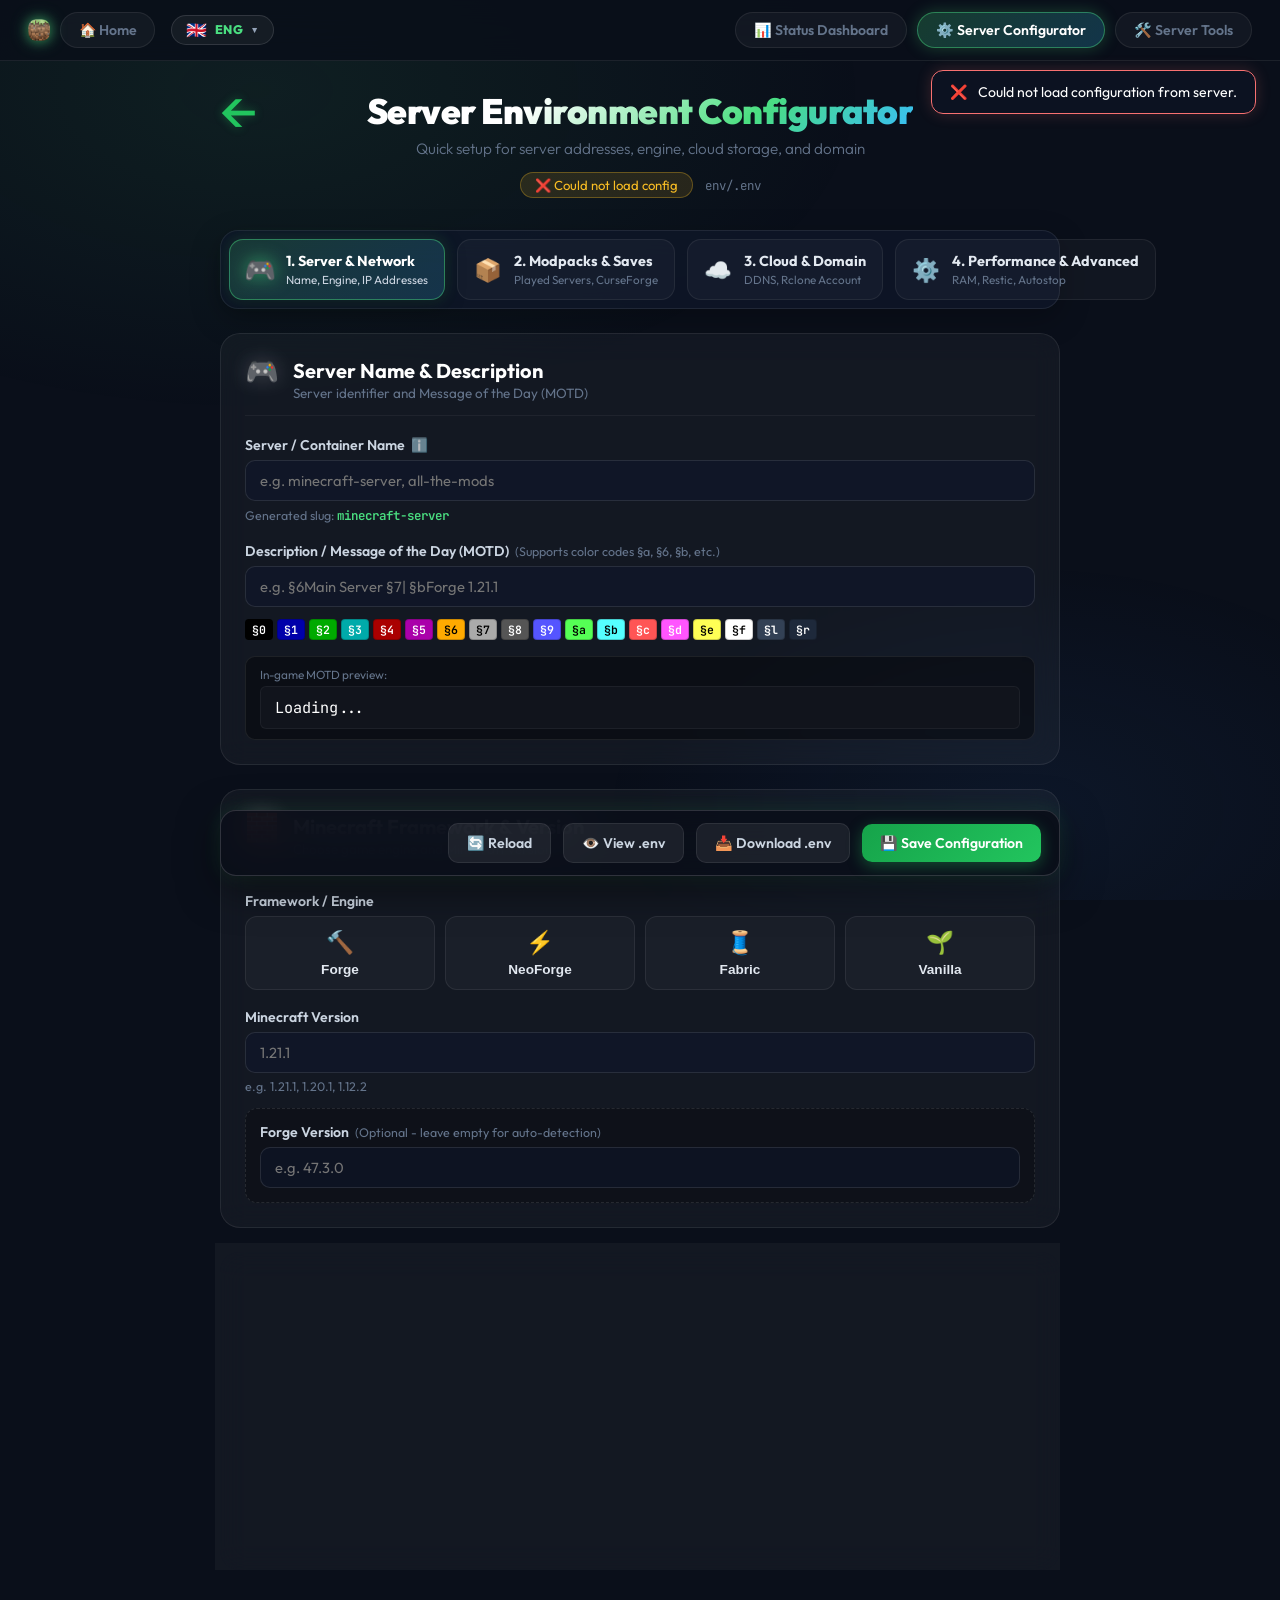
==== images/caddy/web/config.html @ 9fc8efed "home ancor" ====
<!DOCTYPE html>
<html lang="en">

<head>
    <meta charset="UTF-8">
    <meta name="viewport" content="width=device-width, initial-scale=1.0">
    <title>Server Configuration - Minecraft Server</title>
    <link rel="preconnect" href="https://fonts.googleapis.com">
    <link rel="preconnect" href="https://fonts.googleapis.com" crossorigin>
    <link
        href="https://fonts.googleapis.com/css2?family=Outfit:wght@300;400;500;600;700;900&family=JetBrains+Mono:wght@400;600&display=swap"
        rel="stylesheet">
    <link rel="stylesheet" href="css/style.css?v=13">
    <link rel="stylesheet" href="css/config.css?v=13">

    <!-- Favicon -->
    <link rel="icon" type="image/png" href="img/favicon-96x96.png" sizes="96x96">
    <link rel="icon" id="dynamic-favicon" type="image/svg+xml" href="img/favicon.svg">
    <link rel="shortcut icon" href="img/favicon.ico">
    <link rel="apple-touch-icon" sizes="180x180" href="img/apple-touch-icon.png">
    <link rel="manifest" href="site.webmanifest">
    <meta name="apple-mobile-web-app-title" content="MC Control">
    <meta name="theme-color" content="#0a0f1a">
</head>

<body>
    <div class="bg-particles" id="particles"></div>

    <!-- Navigation Header -->
    <nav class="top-nav">
        <div class="nav-left">
            <div class="nav-brand">
                <span class="nav-icon"><img src="img/mc-2d-logo.png" alt="Logo" class="nav-icon-img" width="22"
                        height="22"></span>
                <a href="index.html" class="nav-btn nav-title">🏠 Home</a>

            </div>
            <div class="lang-dropdown-wrapper" id="lang-dropdown-wrapper">
                <button type="button" class="lang-dropdown-btn" id="lang-dropdown-btn"
                    onclick="toggleLangDropdown(event)" aria-expanded="false" aria-haspopup="true"
                    title="Select Language">
                    <span class="lang-flag" id="lang-flag">🇬🇧</span>
                    <span class="lang-code" id="lang-code">ENG</span>
                    <span class="lang-arrow">▼</span>
                </button>
                <div class="lang-dropdown-menu" id="lang-dropdown-menu">
                    <button type="button" class="lang-option active" data-lang="en" onclick="selectLanguage('en')">
                        <span class="lang-option-flag">🇬🇧</span>
                        <span class="lang-option-label">English</span>
                        <span class="lang-option-code">ENG</span>
                        <span class="lang-check">✓</span>
                    </button>
                    <button type="button" class="lang-option" data-lang="it" onclick="selectLanguage('it')">
                        <span class="lang-option-flag">🇮🇹</span>
                        <span class="lang-option-label">Italiano</span>
                        <span class="lang-option-code">ITA</span>
                        <span class="lang-check">✓</span>
                    </button>
                </div>
            </div>
        </div>
        <div class="nav-links">
            <a href="index.html" class="nav-btn" data-i18n="nav_status">📊 Status Dashboard</a>
            <a href="config.html" class="nav-btn active" data-i18n="nav_config">⚙️ Server Configurator</a>
            <a href="tools.html" class="nav-btn" data-i18n="nav_tools">🛠️ Server Tools</a>
        </div>
    </nav>

    <main class="config-container">
        <header class="config-header">
            <div style="display: flex; align-items: center; justify-content: center; position: relative; width: 100%;">
                <a href="index.html" title="Back to Dashboard" data-i18n-title="nav_back_dashboard"
                    style="text-decoration: none; color: #22c55e; font-size: 3.5rem; position: absolute; left: 0; transition: all 0.2s; cursor: pointer; text-shadow: 0 0 10px rgba(34, 197, 94, 0.4);"
                    onmouseover="this.style.color='#4ade80'; this.style.transform='scale(1.1)';"
                    onmouseout="this.style.color='#22c55e'; this.style.transform='scale(1)';">←</a>
                <h1 style="margin: 0;" data-i18n="cfg_header_title">Server Environment Configurator</h1>
            </div>
            <p class="subtitle" data-i18n="cfg_header_subtitle">Quick setup for server addresses, engine, cloud storage,
                and domain</p>
            <div class="status-indicator-bar" id="config-status-bar">
                <span class="status-pill loading" id="status-pill" data-i18n="cfg_status_loading">⏳ Loading
                    configuration...</span>
                <span class="env-path-badge" id="env-path-display">env/.env</span>
            </div>
        </header>

        <!-- Secondary Navigation Menu / Tab Bar -->
        <nav class="config-tabs-nav" aria-label="Configurazione Sezioni">
            <button type="button" class="tab-btn active" data-tab="tab-server" onclick="switchConfigTab('tab-server')">
                <span class="tab-btn-icon">🎮</span>
                <div class="tab-btn-text">
                    <span class="tab-btn-title" data-i18n="tab_server_title">1. Server & Network</span>
                    <span class="tab-btn-sub" data-i18n="tab_server_sub">Name, Engine, IP Addresses</span>
                </div>
            </button>
            <button type="button" class="tab-btn" data-tab="tab-modpacks" onclick="switchConfigTab('tab-modpacks')">
                <span class="tab-btn-icon">📦</span>
                <div class="tab-btn-text">
                    <span class="tab-btn-title" data-i18n="tab_modpacks_title">2. Modpacks & Saves</span>
                    <span class="tab-btn-sub" data-i18n="tab_modpacks_sub">Played Servers, CurseForge</span>
                </div>
            </button>
            <button type="button" class="tab-btn" data-tab="tab-cloud" onclick="switchConfigTab('tab-cloud')">
                <span class="tab-btn-icon">☁️</span>
                <div class="tab-btn-text">
                    <span class="tab-btn-title" data-i18n="tab_cloud_title">3. Cloud & Domain</span>
                    <span class="tab-btn-sub" data-i18n="tab_cloud_sub">DDNS, Rclone Account</span>
                </div>
            </button>
            <button type="button" class="tab-btn" data-tab="tab-advanced" onclick="switchConfigTab('tab-advanced')">
                <span class="tab-btn-icon">⚙️</span>
                <div class="tab-btn-text">
                    <span class="tab-btn-title" data-i18n="tab_advanced_title">4. Performance & Advanced</span>
                    <span class="tab-btn-sub" data-i18n="tab_advanced_sub">RAM, Restic, Autostop</span>
                </div>
            </button>
        </nav>

        <form id="config-form" onsubmit="return false;">
            <!-- ══════════════ TAB 1: SERVER & RETE ══════════════ -->
            <div class="tab-pane active" id="tab-server">
                <!-- 1. Nome Server & Descrizione -->
                <section class="form-card">
                    <div class="card-header">
                        <div class="card-icon">🎮</div>
                        <div>
                            <h2 data-i18n="sec_name_title">Server Name & Description</h2>
                            <p class="card-desc" data-i18n="sec_name_desc">Server identifier and Message of the Day
                                (MOTD)</p>
                        </div>
                    </div>

                    <div class="form-grid">
                        <div class="form-group full-width">
                            <label for="input-name">
                                <span data-i18n="label_server_name">Server / Container Name</span>
                                <span class="tooltip-icon"
                                    title="Unique identifier for Docker server container, cloud repository, and backups">ℹ️</span>
                            </label>
                            <input type="text" id="input-name" class="form-input"
                                placeholder="e.g. minecraft-server, all-the-mods" data-i18n-placeholder="ph_server_name"
                                required>
                            <small class="form-hint"><span data-i18n="hint_slug">Generated slug:</span> <span
                                    id="preview-slug" class="preview-tag">minecraft-server</span></small>
                        </div>

                        <div class="form-group full-width">
                            <label for="input-motd">
                                <span data-i18n="label_motd">Description / Message of the Day (MOTD)</span>
                                <span class="optional-tag" data-i18n="opt_motd_colors">(Supports color codes §a, §6, §b,
                                    etc.)</span>
                            </label>
                            <input type="text" id="input-motd" class="form-input"
                                placeholder="e.g. §6Main Server §7| §bForge 1.21.1" data-i18n-placeholder="ph_motd">

                            <div class="color-palette-bar">
                                <span class="color-tag" data-code="§0" style="background:#000000; color:#fff;"
                                    title="Black (§0)">§0</span>
                                <span class="color-tag" data-code="§1" style="background:#0000aa; color:#fff;"
                                    title="Dark Blue (§1)">§1</span>
                                <span class="color-tag" data-code="§2" style="background:#00aa00; color:#fff;"
                                    title="Dark Green (§2)">§2</span>
                                <span class="color-tag" data-code="§3" style="background:#00aaaa; color:#fff;"
                                    title="Dark Aqua (§3)">§3</span>
                                <span class="color-tag" data-code="§4" style="background:#aa0000; color:#fff;"
                                    title="Dark Red (§4)">§4</span>
                                <span class="color-tag" data-code="§5" style="background:#aa00aa; color:#fff;"
                                    title="Dark Purple (§5)">§5</span>
                                <span class="color-tag" data-code="§6" style="background:#ffaa00; color:#000;"
                                    title="Gold (§6)">§6</span>
                                <span class="color-tag" data-code="§7" style="background:#aaaaaa; color:#000;"
                                    title="Gray (§7)">§7</span>
                                <span class="color-tag" data-code="§8" style="background:#555555; color:#fff;"
                                    title="Dark Gray (§8)">§8</span>
                                <span class="color-tag" data-code="§9" style="background:#5555ff; color:#fff;"
                                    title="Blue (§9)">§9</span>
                                <span class="color-tag" data-code="§a" style="background:#55ff55; color:#000;"
                                    title="Green (§a)">§a</span>
                                <span class="color-tag" data-code="§b" style="background:#55ffff; color:#000;"
                                    title="Aqua (§b)">§b</span>
                                <span class="color-tag" data-code="§c" style="background:#ff5555; color:#fff;"
                                    title="Red (§c)">§c</span>
                                <span class="color-tag" data-code="§d" style="background:#ff55ff; color:#fff;"
                                    title="Light Purple (§d)">§d</span>
                                <span class="color-tag" data-code="§e" style="background:#ffff55; color:#000;"
                                    title="Yellow (§e)">§e</span>
                                <span class="color-tag" data-code="§f" style="background:#ffffff; color:#000;"
                                    title="White (§f)">§f</span>
                                <span class="color-tag" data-code="§l"
                                    style="background:#334155; color:#fff; font-weight:bold;"
                                    title="Bold (§l)">§l</span>
                                <span class="color-tag" data-code="§r" style="background:#1e293b; color:#fff;"
                                    title="Reset (§r)">§r</span>
                            </div>

                            <div class="motd-preview-card">
                                <span class="preview-label" data-i18n="label_motd_preview">In-game MOTD preview:</span>
                                <div class="motd-render-box" id="motd-render-box">
                                    <span id="motd-rendered-text">Loading...</span>
                                </div>
                            </div>
                        </div>
                    </div>
                </section>

                <!-- 2. Framework & Versione Minecraft -->
                <section class="form-card">
                    <div class="card-header">
                        <div class="card-icon">🧱</div>
                        <div>
                            <h2 data-i18n="sec_engine_title">Minecraft Framework & Version</h2>
                            <p class="card-desc" data-i18n="sec_engine_desc">Choose game engine and Minecraft version
                            </p>
                        </div>
                    </div>

                    <div class="form-grid">
                        <div class="form-group full-width">
                            <label data-i18n="label_engine">Framework / Engine</label>
                            <div class="type-selector" id="type-selector">
                                <button type="button" class="type-btn" data-type="FORGE">
                                    <span class="type-icon">🔨</span>
                                    <span class="type-name">Forge</span>
                                </button>
                                <button type="button" class="type-btn" data-type="NEOFORGE">
                                    <span class="type-icon">⚡</span>
                                    <span class="type-name">NeoForge</span>
                                </button>
                                <button type="button" class="type-btn" data-type="FABRIC">
                                    <span class="type-icon">🧵</span>
                                    <span class="type-name">Fabric</span>
                                </button>
                                <button type="button" class="type-btn" data-type="VANILLA">
                                    <span class="type-icon">🌱</span>
                                    <span class="type-name">Vanilla</span>
                                </button>
                            </div>
                            <input type="hidden" id="input-type" value="FORGE">
                        </div>

                        <div class="form-group full-width">
                            <label for="input-version" data-i18n="label_mc_version">Minecraft Version</label>
                            <input type="text" id="input-version" class="form-input" placeholder="1.21.1" required>
                            <small class="form-hint" data-i18n="hint_mc_version">e.g. 1.21.1, 1.20.1, 1.12.2</small>
                        </div>
                    </div>

                    <!-- Dynamic Engine Specifics -->
                    <div class="engine-specific-box" id="engine-forge-box">
                        <div class="form-group">
                            <label for="input-forge-version"><span data-i18n="label_forge_version">Forge Version</span>
                                <span class="optional-tag" data-i18n="opt_forge_version">(Optional - leave empty for
                                    auto-detection)</span></label>
                            <input type="text" id="input-forge-version" class="form-input" placeholder="e.g. 47.3.0">
                        </div>
                    </div>

                    <div class="engine-specific-box" id="engine-neoforge-box" style="display:none;">
                        <div class="form-group">
                            <label for="input-neoforge-version"><span data-i18n="label_neoforge_version">NeoForge
                                    Version</span> <span class="optional-tag" data-i18n="opt_neoforge_version">(Optional
                                    - leave empty for auto)</span></label>
                            <input type="text" id="input-neoforge-version" class="form-input"
                                placeholder="e.g. 21.1.65">
                            <small class="form-hint" style="color:#fbbf24;" data-i18n="hint_neoforge_notice">⚡ Note:
                                NeoForge is available only for Minecraft 1.20.2+ (for older versions like 1.19.2 select
                                Forge).</small>
                        </div>
                    </div>

                    <div class="engine-specific-box" id="engine-fabric-box" style="display:none;">
                        <div class="form-grid">
                            <div class="form-group">
                                <label for="input-fabric-launcher"><span data-i18n="label_fabric_launcher">Fabric
                                        Launcher Version</span> <span class="optional-tag"
                                        data-i18n="opt_optional">(Optional)</span></label>
                                <input type="text" id="input-fabric-launcher" class="form-input"
                                    placeholder="e.g. 1.0.1">
                            </div>
                            <div class="form-group">
                                <label for="input-fabric-loader"><span data-i18n="label_fabric_loader">Fabric Loader
                                        Version</span> <span class="optional-tag"
                                        data-i18n="opt_optional">(Optional)</span></label>
                                <input type="text" id="input-fabric-loader" class="form-input"
                                    placeholder="e.g. 0.16.5">
                            </div>
                        </div>
                    </div>
                </section>

                <!-- 3. Indirizzi IP Server (server_ips.env) -->
                <section class="form-card">
                    <div class="card-header">
                        <div class="card-icon">🌐</div>
                        <div>
                            <h2 data-i18n="sec_ips_title">Server IP Addresses (server_ips.env)</h2>
                            <p class="card-desc" data-i18n="sec_ips_desc">Specify 3 IP addresses for the server
                                (Standard/LAN, ZeroTier VPN 1, Radmin/Hamachi VPN 2). Saved in env/server_ips.env.</p>
                        </div>
                    </div>

                    <div class="form-grid">
                        <div class="form-group">
                            <label for="input-ip-normal">
                                <span data-i18n="label_ip_normal">🌐 Standard / LAN IP</span>
                                <span class="tooltip-icon" title="Primary or local LAN IP address">ℹ️</span>
                            </label>
                            <input type="text" id="input-ip-normal" class="form-input form-input-primary"
                                placeholder="e.g. 127.0.0.1 or 192.168.1.100" data-i18n-placeholder="dash_ip_normal_ph">
                            <small class="form-hint" data-i18n="hint_ip_normal">Primary or local IP</small>
                        </div>

                        <div class="form-group">
                            <label for="input-ip-vpn1">
                                <span data-i18n="label_ip_vpn1">🔒 VPN 1 IP (e.g. ZeroTier)</span>
                                <span class="tooltip-icon"
                                    title="IP assigned by primary VPN service like ZeroTier">ℹ️</span>
                            </label>
                            <input type="text" id="input-ip-vpn1" class="form-input" placeholder="e.g. 10.147.19.45"
                                data-i18n-placeholder="dash_ip_vpn1_ph">
                            <small class="form-hint" data-i18n="hint_ip_vpn1">ZeroTier / primary VPN address</small>
                        </div>

                        <div class="form-group full-width">
                            <label for="input-ip-vpn2">
                                <span data-i18n="label_ip_vpn2">🛡️ VPN 2 IP (e.g. Radmin / Hamachi / WireGuard)</span>
                                <span class="tooltip-icon" title="IP assigned by secondary VPN service">ℹ️</span>
                            </label>
                            <input type="text" id="input-ip-vpn2" class="form-input" placeholder="e.g. 26.15.20.10"
                                data-i18n-placeholder="dash_ip_vpn2_ph">
                            <small class="form-hint" data-i18n="hint_ip_vpn2">Secondary VPN or alternative IP</small>
                        </div>
                    </div>
                </section>
            </div>

            <!-- ══════════════ TAB 2: MODPACK & SALVATAGGI ══════════════ -->
            <div class="tab-pane" id="tab-modpacks" style="display: none;">
                <!-- 1. Server Giocati (Salvataggi Mondo in servers_played/) -->
                <section class="form-card modpack-management-section" id="modpack-management-card"
                    style="border: 2px solid #3b82f6; box-shadow: 0 0 15px rgba(59, 130, 246, 0.2);">
                    <div class="card-header">
                        <div class="card-icon">💾</div>
                        <div>
                            <h2 data-i18n="sec_played_title">Played Servers (World Saves in servers_played/)</h2>
                            <p class="card-desc" data-i18n="sec_played_desc">Select existing server worlds with player
                                progress to load into active server.</p>
                        </div>
                    </div>

                    <div class="active-server-status-bar" id="active-server-status-bar"
                        style="margin-bottom: 1rem; padding: 10px 14px; background: rgba(59, 130, 246, 0.1); border: 1px solid rgba(59, 130, 246, 0.3); border-radius: 10px; display: flex; align-items: center; justify-content: space-between;">
                        <span><span data-i18n="status_active_server">🎮 Currently Active Server:</span> <strong
                                id="active-server-name" style="color: #60a5fa;">Loading...</strong></span>
                        <span class="badge badge-sm badge-success"
                            style="background: rgba(34, 197, 94, 0.2); color: #4ade80; border: 1px solid rgba(34, 197, 94, 0.4); padding: 4px 8px; border-radius: 6px;"
                            data-i18n="badge_active_data">Active in ./data</span>
                    </div>

                    <div class="form-group" style="display: flex; gap: 1rem; align-items: flex-end;">
                        <div style="flex: 1;">
                            <label for="select-modpack" class="form-label" data-i18n="label_select_played">Select Played
                                Server to Load:</label>
                            <select id="select-modpack" class="form-input">
                                <option value="">Loading...</option>
                            </select>
                        </div>
                        <button type="button" class="btn btn-primary" id="btn-swap-modpack" onclick="swapModpack()"
                            style="background: linear-gradient(135deg, #3b82f6 0%, #2563eb 100%);"
                            data-i18n="btn_swap_modpack">
                            🔄 Swap Server
                        </button>
                    </div>

                    <div class="played-servers-container" style="margin-top: 14px;">
                        <div class="played-servers-list" id="played-servers-list">
                            <!-- Populated by JS -->
                        </div>
                    </div>
                </section>

                <!-- 2. Downloader Modpack CurseForge -->
                <section class="form-card cf-modpack-section" id="cf-modpack-card">
                    <div class="card-header">
                        <div class="card-icon">📦</div>
                        <div>
                            <h2 data-i18n="sec_cf_title">CurseForge Modpack Downloader</h2>
                            <p class="card-desc"><span data-i18n="sec_cf_desc_prefix">Download clean modpacks from
                                </span><a href="https://www.curseforge.com/minecraft/modpacks/" target="_blank"
                                    rel="noopener noreferrer">CurseForge</a><span data-i18n="sec_cf_desc_suffix"> into
                                    server_modpacks/ folder (without world).</span></p>
                        </div>
                    </div>

                    <div class="cf-search-box">
                        <div class="cf-input-wrapper">
                            <span class="cf-search-icon">🔗</span>
                            <input type="text" id="input-cf-url" class="form-input cf-search-input"
                                placeholder="Paste CurseForge link (e.g. https://www.curseforge.com/minecraft/modpacks/better-mc-forge-bmc4) or slug"
                                data-i18n-placeholder="ph_cf_input" autocomplete="off">
                            <button type="button" class="btn btn-secondary btn-cf-search" id="btn-cf-inspect"
                                onclick="inspectCurseForgeModpack()" data-i18n="btn_cf_search">
                                🔍 Search Modpack
                            </button>
                        </div>
                        <small class="form-hint" data-i18n="hint_cf_support">Supports full CurseForge URLs, slugs (e.g.
                            all-the-mods-9) or numeric IDs.</small>
                    </div>

                    <!-- Modpack Preview Card (hidden by default) -->
                    <div class="cf-preview-container" id="cf-preview-container" style="display: none;">
                        <div class="cf-preview-card">
                            <img id="cf-preview-logo" class="cf-preview-img" src="" alt="Modpack Logo">
                            <div class="cf-preview-info">
                                <div class="cf-preview-header">
                                    <h3 id="cf-preview-title" class="cf-preview-title">Modpack Name</h3>
                                    <span class="badge badge-loader" id="cf-preview-loader">FORGE</span>
                                    <span class="badge badge-version" id="cf-preview-version">1.20.1</span>
                                </div>
                                <p id="cf-preview-summary" class="cf-preview-summary">Modpack summary...</p>
                                <div class="cf-preview-meta">
                                    <span><span data-i18n="meta_file">📁 File:</span> <strong
                                            id="cf-preview-filename">-</strong></span>
                                    <span><span data-i18n="meta_downloads">📥 Downloads:</span> <strong
                                            id="cf-preview-downloads">-</strong></span>
                                    <span><span data-i18n="meta_updated">📅 Updated:</span> <strong
                                            id="cf-preview-date">-</strong></span>
                                </div>
                            </div>
                        </div>
                        <div class="cf-actions-row">
                            <button type="button" class="btn btn-primary btn-install-modpack" id="btn-cf-install"
                                onclick="startModpackDownload()" data-i18n="btn_cf_install">
                                ⬇️ Download & Install in server_modpacks/
                            </button>
                            <button type="button" class="btn btn-accent" id="btn-cf-apply-form"
                                onclick="applyPreviewToForm()" data-i18n="btn_cf_apply">
                                ⚡ Apply Modpack to Config
                            </button>
                        </div>
                    </div>

                    <!-- Installation Progress & Console Box (hidden by default) -->
                    <div class="cf-progress-container" id="cf-progress-container" style="display: none;">
                        <div class="cf-progress-header">
                            <span class="cf-progress-step" id="cf-progress-step">Preparing download...</span>
                            <span class="cf-progress-pct" id="cf-progress-pct">0%</span>
                        </div>
                        <div class="progress-bar-track">
                            <div class="progress-bar-fill" id="cf-progress-bar" style="width: 0%;"></div>
                        </div>
                        <div class="cf-console-wrapper">
                            <div class="cf-console-header">
                                <span data-i18n="console_cf_header">📟 Installation Console Log</span>
                                <button type="button" class="btn-console-clear" onclick="clearConsoleLog()"
                                    data-i18n="btn_console_clear">Clear</button>
                            </div>
                            <pre class="cf-console-log" id="cf-console-log">Waiting for start...</pre>
                        </div>
                    </div>

                    <!-- Custom Modpack Uploader -->
                    <div class="cf-upload-container"
                        style="margin-top: 20px; padding: 15px; border-top: 1px solid rgba(255,255,255,0.1);">
                        <h3 style="margin-bottom: 10px; font-size: 1.1rem;">⬆️ Upload Custom Modpack (.zip)</h3>
                        <p style="font-size: 0.9rem; color: var(--muted); margin-bottom: 15px;">
                            Upload a standard custom server pack.
                            <br><small style="color: #60a5fa;">Lo .zip deve contenere i file del server (es.
                                <code>mods/</code>, <code>config/</code>, <code>world/</code>) direttamente alla radice
                                dell'archivio, senza sottocartelle aggiuntive.</small>
                        </p>

                        <div class="form-group"
                            style="display: flex; gap: 10px; align-items: flex-end; flex-wrap: wrap;">
                            <div style="flex: 1; min-width: 200px;">
                                <label for="input-custom-slug" class="form-label">Modpack Name (Folder Name)</label>
                                <input type="text" id="input-custom-slug" class="form-input"
                                    placeholder="my-custom-pack" autocomplete="off">
                            </div>
                            <div style="flex: 2; min-width: 250px;">
                                <label for="input-custom-zip" class="form-label">Select .zip file</label>
                                <input type="file" id="input-custom-zip" class="form-input" accept=".zip">
                            </div>
                            <button type="button" class="btn btn-primary" id="btn-custom-upload"
                                onclick="uploadCustomModpack()">
                                ⬆️ Upload & Extract
                            </button>
                        </div>

                        <!-- Upload Progress (hidden by default) -->
                        <div class="cf-progress-container" id="upload-progress-container"
                            style="display: none; margin-top: 15px;">
                            <div class="cf-progress-header">
                                <span class="cf-progress-step" id="upload-progress-step">Uploading file...</span>
                                <span class="cf-progress-pct" id="upload-progress-pct">0%</span>
                            </div>
                            <div class="progress-bar-track">
                                <div class="progress-bar-fill" id="upload-progress-bar"
                                    style="width: 0%; background-color: #3b82f6;"></div>
                            </div>
                        </div>
                    </div>

                    <!-- Installed Modpacks in server_modpacks/ -->
                    <div class="cf-installed-container">
                        <div class="cf-installed-header">
                            <div>
                                <h4 data-i18n="cf_installed_title">📂 Downloaded Modpacks (Ready to activate in
                                    server_modpacks/)</h4>
                                <small style="color: var(--muted); font-size: 0.8rem;"
                                    data-i18n="cf_installed_sub">Clean files without world. Click "Activate on Server"
                                    to start a fresh playthrough.</small>
                            </div>
                            <button type="button" class="btn btn-sm btn-secondary" onclick="loadInstalledModpacks()"
                                data-i18n="btn_refresh_list">🔄 Refresh List</button>
                        </div>
                        <div class="cf-installed-list" id="cf-installed-list">
                            <div class="cf-empty-notice" data-i18n="cf_empty_notice">No modpacks currently downloaded in
                                server_modpacks/.</div>
                        </div>
                    </div>
                </section>
            </div>

            <!-- ══════════════ TAB 3: CLOUD & DOMINIO ══════════════ -->
            <div class="tab-pane" id="tab-cloud" style="display: none;">
                <!-- 1. Account Dynamic DNS (DDNS) -->
                <section class="form-card">
                    <div class="card-header">
                        <div class="card-icon">🌐</div>
                        <div>
                            <h2 data-i18n="sec_ddns_title">Dynamic DNS Account (DDNS)</h2>
                            <p class="card-desc" data-i18n="sec_ddns_desc">Assign a dynamic hostname to the server so
                                friends can connect without remembering numeric IPs</p>
                        </div>
                    </div>

                    <div class="ddns-provider-grid" id="ddns-provider-grid">
                        <div class="provider-card active" data-provider="duckdns"
                            onclick="selectDDNSProvider('duckdns')">
                            <div class="provider-badge" data-i18n="provider_duckdns">🦆 DuckDNS</div>
                            <div class="provider-sub" data-i18n="provider_duckdns_sub">Recommended & Simple</div>
                        </div>
                        <div class="provider-card" data-provider="desec" onclick="selectDDNSProvider('desec')">
                            <div class="provider-badge" data-i18n="provider_desec">🔒 DeSEC.io</div>
                            <div class="provider-sub" data-i18n="provider_desec_sub">Secure & Modern API</div>
                        </div>
                        <div class="provider-card" data-provider="dynu" onclick="selectDDNSProvider('dynu')">
                            <div class="provider-badge" data-i18n="provider_dynu">🌍 Dynu</div>
                            <div class="provider-sub" data-i18n="provider_dynu_sub">No expiration</div>
                        </div>
                        <div class="provider-card" data-provider="ydns" onclick="selectDDNSProvider('ydns')">
                            <div class="provider-badge" data-i18n="provider_ydns">🇪🇺 YDNS</div>
                            <div class="provider-sub" data-i18n="provider_ydns_sub">European hosting</div>
                        </div>
                        <div class="provider-card" data-provider="afraid" onclick="selectDDNSProvider('afraid')">
                            <div class="provider-badge" data-i18n="provider_freedns">🆓 FreeDNS</div>
                            <div class="provider-sub" data-i18n="provider_freedns_sub">afraid.org</div>
                        </div>
                        <div class="provider-card" data-provider="noip" onclick="selectDDNSProvider('noip')">
                            <div class="provider-badge" data-i18n="provider_noip">⚡ No-IP</div>
                            <div class="provider-sub" data-i18n="provider_noip_sub">Standard hostname</div>
                        </div>
                        <div class="provider-card" data-provider="" onclick="selectDDNSProvider('')">
                            <div class="provider-badge" data-i18n="provider_disabled">🚫 Disabled</div>
                            <div class="provider-sub" data-i18n="provider_disabled_sub">Direct IP only</div>
                        </div>
                    </div>

                    <div class="form-grid" id="ddns-fields-grid">
                        <div class="form-group">
                            <label for="input-ddns-provider" data-i18n="label_ddns_provider">DDNS Provider</label>
                            <input type="text" id="input-ddns-provider" class="form-input" placeholder="duckdns">
                            <small class="form-hint"><span data-i18n="hint_caddy_plugin">Caddy Plugin:</span> <strong
                                    id="preview-ddns-plugin" class="accent-text">duckdns</strong></small>
                        </div>

                        <div class="form-group">
                            <label for="input-ddns-domain" data-i18n="label_ddns_domain">DDNS Domain Name</label>
                            <input type="text" id="input-ddns-domain" class="form-input"
                                placeholder="my-server.duckdns.org">
                        </div>

                        <div class="form-group full-width">
                            <label for="input-ddns-token" data-i18n="label_ddns_token">DDNS Token / Password</label>
                            <div class="password-input-wrapper">
                                <input type="password" id="input-ddns-token" class="form-input"
                                    placeholder="Enter provider token or password"
                                    data-i18n-placeholder="ph_ddns_token">
                                <button type="button" class="pwd-toggle-btn"
                                    onclick="togglePasswordVisibility('input-ddns-token', this)">👁️</button>
                            </div>
                            <small class="form-hint" id="ddns-hint-text">DuckDNS: Domain is usually "name.duckdns.org".
                                Token is your DuckDNS Token.</small>
                        </div>

                        <div class="form-group full-width">
                            <label class="checkbox-label" style="display: flex; align-items: center; gap: 10px;">
                                <input type="checkbox" id="input-ddns-skip" style="width: 20px; height: 20px;">
                                <span data-i18n="chk_skip_ddns">Skip DDNS updates (disables container DDNS script,
                                    useful if using static IP or router DDNS)</span>
                            </label>
                        </div>
                    </div>
                </section>

                <!-- 2. Account Rclone & Cloud Storage -->
                <section class="form-card">
                    <div class="card-header">
                        <div class="card-icon">☁️</div>
                        <div style="flex:1;">
                            <div
                                style="display:flex; justify-content:space-between; align-items:center; flex-wrap:wrap; gap:8px;">
                                <h2 data-i18n="sec_rclone_title">Rclone Account & Cloud Storage</h2>
                                <div style="display:flex; gap:8px;">
                                    <button type="button" class="btn btn-secondary btn-sm"
                                        onclick="openAddRemoteModal()" data-i18n="btn_add_cloud_acc">
                                        ➕ Add Cloud Account
                                    </button>
                                    <button type="button" class="btn btn-secondary btn-sm"
                                        onclick="openRawRcloneModal()" data-i18n="btn_edit_rclone_conf">
                                        ✏️ Edit rclone.conf
                                    </button>
                                </div>
                            </div>
                            <p class="card-desc" data-i18n="sec_rclone_desc">Configure and manage cloud accounts (MEGA,
                                Google Drive, etc.) for Restic backups and Mutex lock</p>
                        </div>
                    </div>

                    <!-- Configured Remotes List -->
                    <div class="remotes-manager-box" id="remotes-manager-box">
                        <div class="remotes-manager-header">
                            <span class="sub-label" data-i18n="label_remotes_configured">Configured accounts in
                                env/rclone.conf:</span>
                        </div>
                        <div class="remotes-list" id="remotes-list-container">
                            <!-- Populated dynamically via safe DOM manipulation -->
                        </div>
                    </div>

                    <div class="form-grid" style="margin-top: 14px;">
                        <div class="form-group full-width">
                            <label for="input-rclone-service" data-i18n="label_active_rclone">Active Rclone Account for
                                Server</label>
                            <div class="input-with-select">
                                <input type="text" id="input-rclone-service" class="form-input" placeholder="mega"
                                    required>
                                <select id="select-detected-remotes" class="form-select"
                                    onchange="applyDetectedRemote(this.value)">
                                    <option value="">Detected remotes in rclone.conf...</option>
                                </select>
                            </div>
                            <small class="form-hint"><span data-i18n="hint_mutex_path">The selected remote will be used
                                    for backups and cloud lock:</span> <code class="preview-tag"
                                    id="preview-mutex-path">mega:/minecraft-server</code></small>
                        </div>

                        <div class="form-group full-width" style="margin-top: 10px;">
                            <label class="checkbox-label" style="display: flex; align-items: center; gap: 10px;">
                                <input type="checkbox" id="input-rclone-skip" style="width: 20px; height: 20px;">
                                <span data-i18n="chk_skip_rclone">Skip Rclone Cloud operations (disables cloud mutex
                                    lock and remote backup upload)</span>
                            </label>
                        </div>
                    </div>
                </section>
            </div>

            <!-- ══════════════ TAB 4: PRESTAZIONI & AVANZATE ══════════════ -->
            <div class="tab-pane" id="tab-advanced" style="display: none;">
                <!-- 1. Prestazioni & Memoria RAM -->
                <section class="form-card">
                    <div class="card-header">
                        <div class="card-icon">⚡</div>
                        <div>
                            <h2 data-i18n="sec_ram_title">Performance & RAM Memory</h2>
                            <p class="card-desc" data-i18n="sec_ram_desc">Allocate memory resources for the Minecraft
                                server process</p>
                        </div>
                    </div>

                    <div class="form-grid">
                        <div class="form-group">
                            <label for="input-init-memory" data-i18n="label_init_ram">Initial RAM (Min)</label>
                            <input type="text" id="input-init-memory" class="form-input" value="2G">
                            <div class="preset-chips">
                                <button type="button" class="chip" onclick="setInitMemory('1G')">1G</button>
                                <button type="button" class="chip" onclick="setInitMemory('2G')">2G</button>
                                <button type="button" class="chip" onclick="setInitMemory('4G')">4G</button>
                            </div>
                        </div>

                        <div class="form-group">
                            <label for="input-max-memory" data-i18n="label_max_ram">Maximum RAM (Max)</label>
                            <input type="text" id="input-max-memory" class="form-input" value="6G">
                            <div class="preset-chips">
                                <button type="button" class="chip" onclick="setMaxMemory('4G')">4G</button>
                                <button type="button" class="chip" onclick="setMaxMemory('6G')">6G</button>
                                <button type="button" class="chip" onclick="setMaxMemory('8G')">8G</button>
                                <button type="button" class="chip" onclick="setMaxMemory('12G')">12G</button>
                                <button type="button" class="chip" onclick="setMaxMemory('16G')">16G</button>
                            </div>
                        </div>
                    </div>
                </section>

                <!-- 2. Opzioni di Gioco & Giocatori -->
                <section class="form-card">
                    <div class="card-header">
                        <div class="card-icon">🎯</div>
                        <div>
                            <h2 data-i18n="sec_game_title">Game Options & Rules</h2>
                            <p class="card-desc" data-i18n="sec_game_desc">Configure player limits, world seed,
                                administrators and render chunk distances</p>
                        </div>
                    </div>

                    <div class="form-grid">
                        <div class="form-group">
                            <label for="input-max-players" data-i18n="label_max_players">Max Players</label>
                            <input type="number" id="input-max-players" class="form-input" min="1" max="1000" value="8">
                        </div>

                        <div class="form-group">
                            <label for="input-seed" data-i18n="label_seed">World Seed</label>
                            <input type="text" id="input-seed" class="form-input"
                                placeholder="Leave empty for random seed" data-i18n-placeholder="ph_seed">
                        </div>

                        <div class="form-group">
                            <label for="input-ops" data-i18n="label_ops">Operators / Admins (comma separated)</label>
                            <input type="text" id="input-ops" class="form-input" placeholder="player1,player2"
                                data-i18n-placeholder="ph_ops">
                        </div>

                        <div class="form-group">
                            <label for="input-rcon-password" data-i18n="label_rcon_pass">RCON Password</label>
                            <div class="password-input-wrapper">
                                <input type="password" id="input-rcon-password" class="form-input" value="minecraft">
                                <button type="button" class="pwd-toggle-btn"
                                    onclick="togglePasswordVisibility('input-rcon-password', this)">👁️</button>
                            </div>
                        </div>

                        <div class="form-group">
                            <label for="input-view-distance" data-i18n="label_view_dist">View Distance (Chunks)</label>
                            <div class="range-row">
                                <input type="range" id="slider-view-distance" min="4" max="32" value="10"
                                    class="range-slider">
                                <input type="number" id="input-view-distance" class="form-input range-num" min="2"
                                    max="64" value="10">
                            </div>
                        </div>

                        <div class="form-group">
                            <label for="input-sim-distance" data-i18n="label_sim_dist">Simulation Distance
                                (Chunks)</label>
                            <div class="range-row">
                                <input type="range" id="slider-sim-distance" min="2" max="16" value="5"
                                    class="range-slider">
                                <input type="number" id="input-sim-distance" class="form-input range-num" min="2"
                                    max="32" value="5">
                            </div>
                        </div>

                        <div class="form-group toggle-group full-width">
                            <label for="input-online-mode" data-i18n="label_online_mode">Online Mode (Mojang
                                Authentication)</label>
                            <div class="toggle-switch">
                                <input type="checkbox" id="input-online-mode">
                                <span class="slider-toggle"></span>
                            </div>
                            <small class="form-hint" id="online-mode-hint" data-i18n="hint_online_off">OFF (Allows
                                offline/cracked connections)</small>
                        </div>
                    </div>
                </section>

                <!-- 3. Backup Restic & Gestione Container -->
                <section class="form-card">
                    <div class="card-header">
                        <div class="card-icon">🛡️</div>
                        <div>
                            <h2 data-i18n="sec_restic_title">Restic Backups & Container Maintenance</h2>
                            <p class="card-desc" data-i18n="sec_restic_desc">Encrypted snapshot configuration and
                                automated container suspension</p>
                        </div>
                    </div>

                    <div class="form-grid">
                        <div class="form-group">
                            <label for="input-restic-hostname" data-i18n="label_restic_host">Restic Hostname</label>
                            <input type="text" id="input-restic-hostname" class="form-input" value="MinecraftServer">
                        </div>

                        <div class="form-group">
                            <label for="input-restic-password" data-i18n="label_restic_pass">Restic Encryption
                                Password</label>
                            <div class="password-input-wrapper">
                                <input type="password" id="input-restic-password" class="form-input" value="minecraft">
                                <button type="button" class="pwd-toggle-btn"
                                    onclick="togglePasswordVisibility('input-restic-password', this)">👁️</button>
                            </div>
                        </div>

                        <div class="form-group">
                            <label for="input-restic-keep" data-i18n="label_restic_keep">Number of Snapshots to
                                Keep</label>
                            <input type="number" id="input-restic-keep" class="form-input" min="1" max="1000"
                                value="10">
                        </div>

                        <div class="form-group">
                            <label for="input-pause-empty" data-i18n="label_pause_empty">Pause if Empty
                                (Seconds)</label>
                            <input type="number" id="input-pause-empty" class="form-input" min="0" max="86400"
                                value="300">
                        </div>

                        <div class="form-group toggle-group full-width">
                            <label for="input-enable-autostop" data-i18n="label_autostop">AutoStop Container when
                                inactive</label>
                            <div class="toggle-switch">
                                <input type="checkbox" id="input-enable-autostop">
                                <span class="slider-toggle"></span>
                            </div>
                        </div>

                        <!-- Hidden inputs for paths & defaults -->
                        <input type="hidden" id="input-rclone-config" value="/etc/rclone/rclone.conf">
                        <input type="hidden" id="input-rclone-host" value="./env/rclone.conf">
                        <input type="hidden" id="input-restic-image"
                            value="docker.io/tofran/restic-rclone:0.17.0_1.68.2">
                        <input type="hidden" id="input-enable-autopause" value="">
                    </div>
                </section>
            </div>
        </form>

        <!-- Floating Action Bar -->
        <div class="action-dock">
            <div class="dock-content">
                <button type="button" class="btn btn-secondary" onclick="reloadConfig()" data-i18n="dock_reload">
                    🔄 Reload
                </button>
                <button type="button" class="btn btn-secondary" onclick="openRawModal()" data-i18n="dock_view_env">
                    👁️ View .env
                </button>
                <button type="button" class="btn btn-secondary" onclick="downloadEnvFile()"
                    data-i18n="dock_download_env">
                    📥 Download .env
                </button>
                <button type="button" class="btn btn-primary" id="btn-save-main" onclick="openConfirmModal()"
                    data-i18n="dock_save_cfg">
                    💾 Save Configuration
                </button>
            </div>
        </div>
    </main>

    <!-- Confirmation Modal -->
    <div class="modal-overlay" id="confirm-modal" style="display:none;">
        <div class="modal-card">
            <div class="modal-header">
                <h3 data-i18n="modal_confirm_title">💾 Confirm Configuration Save</h3>
                <button class="modal-close" onclick="closeConfirmModal()">&times;</button>
            </div>
            <div class="modal-body">
                <p class="modal-summary-text" data-i18n="modal_confirm_desc">The following settings will be saved to
                    env/.env (a backup will be created as .env.bak):</p>
                <div class="summary-list" id="confirm-summary-list">
                    <!-- Populated via safe DOM manipulation -->
                </div>
            </div>
            <div class="modal-footer">
                <button class="btn btn-secondary" onclick="closeConfirmModal()"
                    data-i18n="modal_btn_cancel">Cancel</button>
                <button class="btn btn-primary" id="btn-modal-confirm-save" onclick="executeSave()"
                    data-i18n="modal_btn_confirm_save">
                    ✅ Save to env/.env
                </button>
            </div>
        </div>
    </div>

    <!-- Raw .env Viewer Modal -->
    <div class="modal-overlay" id="raw-modal" style="display:none;">
        <div class="modal-card modal-large">
            <div class="modal-header">
                <h3 data-i18n="modal_raw_env_title">📄 Preview env/.env</h3>
                <button class="modal-close" onclick="closeRawModal()">&times;</button>
            </div>
            <div class="modal-body">
                <pre class="code-block" id="raw-code-block"></pre>
            </div>
            <div class="modal-footer">
                <button class="btn btn-secondary" id="btn-copy-raw" onclick="copyRawEnv()" data-i18n="modal_btn_copy">📋
                    Copy</button>
                <button class="btn btn-primary" onclick="closeRawModal()" data-i18n="modal_btn_close">Close</button>
            </div>
        </div>
    </div>

    <!-- Add / Configure Rclone Remote Modal -->
    <div class="modal-overlay" id="add-remote-modal" style="display:none;">
        <div class="modal-card">
            <div class="modal-header">
                <h3 data-i18n="modal_add_remote_title">☁️ Add Cloud Storage Account</h3>
                <button class="modal-close" onclick="closeAddRemoteModal()">&times;</button>
            </div>
            <div class="modal-body">
                <form id="remote-form" onsubmit="return false;" class="form-grid">
                    <div class="form-group full-width">
                        <label for="remote-input-name" data-i18n="modal_remote_name">Remote Account Name</label>
                        <input type="text" id="remote-input-name" class="form-input"
                            placeholder="e.g. mega, gdrive, dropbox" required>
                        <small class="form-hint" data-i18n="modal_remote_name_hint">Unique short name (e.g.
                            mega)</small>
                    </div>

                    <div class="form-group full-width">
                        <label for="remote-select-type" data-i18n="modal_cloud_service">Cloud Service</label>
                        <select id="remote-select-type" class="form-select">
                            <option value="mega">MEGA (Recommended)</option>
                            <option value="drive">Google Drive</option>
                            <option value="dropbox">Dropbox</option>
                            <option value="onedrive">Microsoft OneDrive</option>
                            <option value="s3">Amazon S3 / MinIO</option>
                            <option value="box">Box</option>
                            <option value="pcloud">pCloud</option>
                            <option value="sftp">SFTP Server</option>
                            <option value="webdav">WebDAV</option>
                        </select>
                    </div>

                    <div class="form-group full-width">
                        <label for="remote-input-user" data-i18n="modal_remote_user">Email / Username</label>
                        <input type="text" id="remote-input-user" class="form-input"
                            placeholder="your-email@example.com" required>
                    </div>

                    <div class="form-group full-width">
                        <label for="remote-input-pass" data-i18n="modal_remote_pass">Password / API Key</label>
                        <div class="password-input-wrapper">
                            <input type="password" id="remote-input-pass" class="form-input"
                                placeholder="Password will be automatically obfuscated via rclone"
                                data-i18n-placeholder="modal_remote_pass_hint" required>
                            <button type="button" class="pwd-toggle-btn"
                                onclick="togglePasswordVisibility('remote-input-pass', this)">👁️</button>
                        </div>
                    </div>
                </form>
            </div>
            <div class="modal-footer">
                <button class="btn btn-secondary" onclick="closeAddRemoteModal()"
                    data-i18n="modal_btn_cancel">Cancel</button>
                <button class="btn btn-primary" id="btn-save-remote" onclick="saveRcloneRemote()"
                    data-i18n="modal_btn_save_remote">
                    💾 Save Account
                </button>
            </div>
        </div>
    </div>

    <!-- Raw rclone.conf Editor Modal -->
    <div class="modal-overlay" id="raw-rclone-modal" style="display:none;">
        <div class="modal-card modal-large">
            <div class="modal-header">
                <h3 data-i18n="modal_edit_rclone_title">📄 Edit env/rclone.conf</h3>
                <button class="modal-close" onclick="closeRawRcloneModal()">&times;</button>
            </div>
            <div class="modal-body">
                <textarea class="code-editor" id="raw-rclone-textarea" rows="12"
                    placeholder="[remote_name]&#10;type = mega&#10;user = ...&#10;pass = ..."></textarea>
            </div>
            <div class="modal-footer">
                <button class="btn btn-secondary" onclick="closeRawRcloneModal()"
                    data-i18n="modal_btn_cancel">Cancel</button>
                <button class="btn btn-primary" id="btn-save-raw-rclone" onclick="saveRawRcloneConf()"
                    data-i18n="modal_btn_save_rclone">
                    💾 Save rclone.conf
                </button>
            </div>
        </div>
    </div>

    <!-- Toast Notification Container -->
    <div class="toast-container" id="toast-container"></div>

    <script src="js/favicon.js?v=12"></script>
    <script src="js/i18n.js?v=12"></script>
    <script src="js/config.js?v=12"></script>
</body>

</html>
---- images/caddy/web/css/style.css ----
:root {
    --green: #4ade80;
    --green-dark: #16a34a;
    --red: #f87171;
    --yellow: #fbbf24;
    --bg: #0a0f1a;
    --card-bg: rgba(255, 255, 255, 0.04);
    --card-border: rgba(255, 255, 255, 0.08);
    --text: #e2e8f0;
    --muted: #64748b;
    --font: 'Outfit', sans-serif;
}

* {
    margin: 0;
    padding: 0;
    box-sizing: border-box;
}

body {
    font-family: var(--font);
    background: var(--bg);
    color: var(--text);
    min-height: 100vh;
    display: flex;
    flex-direction: column;
    overflow-x: hidden;
    overflow-y: auto;
    position: relative;
}

/* ── Top Navigation Bar ─────────────────────────────────────────── */
.top-nav {
    position: sticky;
    top: 0;
    z-index: 100;
    background: rgba(10, 15, 26, 0.88);
    backdrop-filter: blur(16px);
    -webkit-backdrop-filter: blur(16px);
    border-bottom: 1px solid var(--card-border);
    padding: 12px 28px;
    display: flex;
    align-items: center;
    justify-content: space-between;
    width: 100%;
    box-sizing: border-box;
}

.nav-left {
    display: flex;
    align-items: center;
    gap: 16px;
}

.nav-brand {
    display: flex;
    align-items: center;
    gap: 10px;
    font-weight: 800;
    font-size: 1.15rem;
    color: #ffffff;
    letter-spacing: -0.3px;
}

.nav-icon {
    display: inline-flex;
    align-items: center;
    font-size: 1.4rem;
    filter: drop-shadow(0 0 8px rgba(74, 222, 128, 0.4));
}

.nav-icon-img {
    width: 22px;
    height: 22px;
    max-width: 22px;
    max-height: 22px;
    object-fit: contain;
    vertical-align: middle;
    filter: drop-shadow(0 0 6px rgba(74, 222, 128, 0.4));
}

.lang-dropdown-wrapper {
    position: relative;
    display: inline-block;
}

.lang-dropdown-btn {
    all: unset;
    box-sizing: border-box;
    display: inline-flex;
    align-items: center;
    gap: 7px;
    padding: 6px 14px;
    background: rgba(255, 255, 255, 0.05);
    border: 1px solid rgba(255, 255, 255, 0.12);
    border-radius: 999px;
    color: #e2e8f0;
    font-size: 0.82rem;
    font-weight: 700;
    cursor: pointer;
    transition: all 0.25s cubic-bezier(0.4, 0, 0.2, 1);
    user-select: none;
    font-family: inherit;
    letter-spacing: 0.5px;
}

.lang-dropdown-btn:hover,
.lang-dropdown-wrapper.open .lang-dropdown-btn {
    background: rgba(255, 255, 255, 0.1);
    border-color: rgba(74, 222, 128, 0.45);
    color: #ffffff;
    box-shadow: 0 0 12px rgba(74, 222, 128, 0.2);
    transform: translateY(-1px);
}

.lang-flag {
    font-size: 1.05rem;
    line-height: 1;
}

.lang-code {
    font-size: 0.78rem;
    font-weight: 800;
    color: #4ade80;
}

.lang-arrow {
    font-size: 0.55rem;
    color: #94a3b8;
    transition: transform 0.25s ease;
}

.lang-dropdown-wrapper.open .lang-arrow {
    transform: rotate(180deg);
}

.lang-dropdown-menu {
    position: absolute;
    top: calc(100% + 8px);
    left: 0;
    min-width: 175px;
    background: rgba(15, 23, 42, 0.95);
    backdrop-filter: blur(20px);
    -webkit-backdrop-filter: blur(20px);
    border: 1px solid rgba(255, 255, 255, 0.15);
    border-radius: 14px;
    box-shadow: 0 12px 35px rgba(0, 0, 0, 0.6), 0 0 15px rgba(74, 222, 128, 0.1);
    padding: 6px;
    display: none;
    flex-direction: column;
    gap: 4px;
    z-index: 1000;
    transform-origin: top left;
    animation: dropdownFade 0.2s cubic-bezier(0.16, 1, 0.3, 1);
}

@keyframes dropdownFade {
    from {
        opacity: 0;
        transform: translateY(-6px) scale(0.97);
    }
    to {
        opacity: 1;
        transform: translateY(0) scale(1);
    }
}

.lang-dropdown-wrapper.open .lang-dropdown-menu {
    display: flex;
}

.lang-option {
    all: unset;
    box-sizing: border-box;
    display: flex;
    align-items: center;
    gap: 10px;
    padding: 8px 12px;
    border-radius: 9px;
    color: #cbd5e1;
    font-size: 0.85rem;
    font-weight: 600;
    cursor: pointer;
    transition: all 0.18s ease;
    user-select: none;
}

.lang-option:hover {
    background: rgba(255, 255, 255, 0.08);
    color: #ffffff;
}

.lang-option.active {
    background: rgba(74, 222, 128, 0.15);
    color: #4ade80;
    font-weight: 700;
    border: 1px solid rgba(74, 222, 128, 0.3);
}

.lang-option-flag {
    font-size: 1.15rem;
    line-height: 1;
}

.lang-option-label {
    flex: 1;
}

.lang-option-code {
    font-size: 0.72rem;
    color: #94a3b8;
    font-weight: 700;
    background: rgba(255, 255, 255, 0.06);
    padding: 2px 6px;
    border-radius: 4px;
}

.lang-option.active .lang-option-code {
    color: #4ade80;
    background: rgba(74, 222, 128, 0.2);
}

.lang-check {
    font-size: 0.85rem;
    color: #4ade80;
    opacity: 0;
    transition: opacity 0.15s ease;
}

.lang-option.active .lang-check {
    opacity: 1;
}

.nav-links {
    display: flex;
    align-items: center;
    gap: 10px;
    flex-wrap: wrap;
}

.nav-btn {
    text-decoration: none;
    font-size: 0.88rem;
    font-weight: 600;
    padding: 8px 18px;
    border-radius: 999px;
    color: var(--muted);
    background: rgba(255, 255, 255, 0.04);
    border: 1px solid var(--card-border);
    transition: all 0.25s cubic-bezier(0.4, 0, 0.2, 1);
    display: inline-flex;
    align-items: center;
    gap: 6px;
    user-select: none;
}

.nav-btn:hover {
    color: #ffffff;
    background: rgba(255, 255, 255, 0.09);
    border-color: rgba(255, 255, 255, 0.2);
    transform: translateY(-1px);
}

.nav-btn.active {
    color: #ffffff;
    background: linear-gradient(135deg, rgba(74, 222, 128, 0.22), rgba(56, 189, 248, 0.22));
    border-color: rgba(74, 222, 128, 0.45);
    box-shadow: 0 0 16px rgba(74, 222, 128, 0.25);
}

@media (max-width: 640px) {
    .top-nav {
        flex-direction: column;
        gap: 12px;
        padding: 12px 16px;
        text-align: center;
    }
    
    .nav-links {
        justify-content: center;
        width: 100%;
    }
    
    .nav-btn {
        font-size: 0.8rem;
        padding: 6px 12px;
    }
}

/* ── background particles ─────────────────── */
.bg-particles {
    position: fixed;
    inset: 0;
    pointer-events: none;
    z-index: 0;
}

.bg-particles::before {
    content: '';
    position: absolute;
    inset: 0;
    background:
        radial-gradient(ellipse 80% 60% at 20% 10%, rgba(74, 222, 128, .08) 0%, transparent 60%),
        radial-gradient(ellipse 60% 50% at 80% 90%, rgba(59, 130, 246, .07) 0%, transparent 55%);
}

/* ── layout ───────────────────────────────── */
.container {
    position: relative;
    z-index: 1;
    width: min(840px, 94vw);
    display: flex;
    flex-direction: column;
    gap: 24px;
    padding: 28px 0 60px 0;
    margin: auto;
}

/* ── header ───────────────────────────────── */
header {
    text-align: center;
}

.logo {
    display: inline-flex;
    align-items: center;
    justify-content: center;
    line-height: 1;
    margin-bottom: 12px;
    filter: drop-shadow(0 0 24px rgba(74, 222, 128, .4));
    animation: float 3s ease-in-out infinite;
}

.logo-img {
    width: 56px;
    height: 56px;
    max-width: 56px;
    max-height: 56px;
    object-fit: contain;
    filter: drop-shadow(0 6px 16px rgba(0, 0, 0, 0.45));
}

@keyframes float {

    0%,
    100% {
        transform: translateY(0);
    }

    50% {
        transform: translateY(-8px);
    }
}

h1 {
    font-size: 1.9rem;
    font-weight: 900;
    letter-spacing: -0.5px;
    background: linear-gradient(135deg, #fff 30%, #4ade80);
    -webkit-background-clip: text;
    background-clip: text;
    -webkit-text-fill-color: transparent;
}

.subtitle {
    color: var(--muted);
    font-size: .85rem;
    margin-top: 4px;
    font-weight: 300;
}

.visitor-greeting {
    margin-top: 8px;
    font-size: .82rem;
    color: var(--green);
    background: rgba(74, 222, 128, .08);
    border: 1px solid rgba(74, 222, 128, .18);
    border-radius: 99px;
    display: inline-block;
    padding: 3px 14px;
    font-weight: 500;
}

/* ── status card ──────────────────────────── */
.status-card {
    background: var(--card-bg);
    border: 1px solid var(--card-border);
    border-radius: 20px;
    padding: 28px 28px 24px;
    backdrop-filter: blur(16px);
    display: flex;
    flex-direction: column;
    gap: 22px;
    box-shadow: 0 0 0 1px rgba(255, 255, 255, .03), 0 24px 48px rgba(0, 0, 0, .4);
    transition: border-color .4s;
}

.status-card.online {
    border-color: rgba(74, 222, 128, .3);
}

.status-card.offline {
    border-color: rgba(248, 113, 113, .2);
}

/* status badge */
.status-badge {
    display: inline-flex;
    align-items: center;
    gap: 8px;
    background: rgba(255, 255, 255, .06);
    border-radius: 99px;
    padding: 6px 16px 6px 12px;
    font-size: .9rem;
    font-weight: 600;
    width: fit-content;
}

.pulse-dot {
    width: 10px;
    height: 10px;
    border-radius: 50%;
    background: var(--muted);
    transition: background .4s;
}

.pulse-dot.online {
    background: var(--green);
    box-shadow: 0 0 0 0 rgba(74, 222, 128, .6);
    animation: pulse 1.8s infinite;
}

.pulse-dot.offline {
    background: var(--red);
}

@keyframes pulse {
    0% {
        box-shadow: 0 0 0 0 rgba(74, 222, 128, .6);
    }

    70% {
        box-shadow: 0 0 0 8px rgba(74, 222, 128, 0);
    }

    100% {
        box-shadow: 0 0 0 0 rgba(74, 222, 128, 0);
    }
}

/* info grid */
.info-grid {
    display: grid;
    grid-template-columns: repeat(4, 1fr);
    gap: 12px;
}

@media (max-width: 680px) {
    .info-grid {
        grid-template-columns: 1fr 1fr;
    }
}

.info-item {
    background: rgba(255, 255, 255, .04);
    border-radius: 12px;
    padding: 12px 14px;
}

.info-label {
    font-size: .72rem;
    color: var(--muted);
    text-transform: uppercase;
    letter-spacing: .6px;
    margin-bottom: 4px;
}

.info-value {
    font-size: .95rem;
    font-weight: 600;
    word-break: break-all;
    color: #fff;
}

/* motd */
.motd-box {
    background: rgba(74, 222, 128, .06);
    border: 1px solid rgba(74, 222, 128, .15);
    border-radius: 12px;
    padding: 12px 16px;
    font-size: .9rem;
    color: #a7f3d0;
    font-style: italic;
    text-align: center;
}

/* connect section */
.connect-section {
    display: flex;
    flex-direction: column;
    align-items: center;
    gap: 12px;
}

.connect-label {
    font-size: .78rem;
    color: var(--muted);
    text-transform: uppercase;
    letter-spacing: .5px;
}

.ip-selector-tabs {
    display: flex;
    flex-wrap: wrap;
    justify-content: center;
    gap: 8px;
}

.ip-tab {
    background: rgba(255, 255, 255, 0.05);
    border: 1px solid rgba(255, 255, 255, 0.1);
    color: var(--muted);
    font-family: var(--font);
    font-size: 0.8rem;
    font-weight: 600;
    padding: 6px 14px;
    border-radius: 20px;
    cursor: pointer;
    transition: all 0.2s ease;
}

.ip-tab:hover {
    background: rgba(255, 255, 255, 0.12);
    color: var(--text);
}

.ip-tab.active {
    background: rgba(74, 222, 128, 0.2);
    border-color: rgba(74, 222, 128, 0.5);
    color: var(--green);
    box-shadow: 0 0 12px rgba(74, 222, 128, 0.2);
}

.connect-address {
    font-size: 1.25rem;
    font-weight: 700;
    color: var(--green);
    letter-spacing: .5px;
    background: rgba(0, 0, 0, 0.25);
    padding: 8px 18px;
    border-radius: 10px;
    border: 1px dashed rgba(74, 222, 128, 0.3);
}

.copy-btn {
    background: rgba(74, 222, 128, .12);
    border: 1px solid rgba(74, 222, 128, .25);
    color: var(--green);
    border-radius: 8px;
    padding: 6px 16px;
    font-family: var(--font);
    font-size: .85rem;
    cursor: pointer;
    transition: all .2s;
}

.copy-btn:hover {
    background: rgba(74, 222, 128, .22);
    transform: translateY(-1px);
}

/* ── ip manager card ──────────────────────── */
.ip-manager-card {
    background: var(--card-bg);
    border: 1px solid var(--card-border);
    border-radius: 20px;
    padding: 20px 24px;
    backdrop-filter: blur(16px);
    box-shadow: 0 0 0 1px rgba(255, 255, 255, .03), 0 24px 48px rgba(0, 0, 0, .4);
    transition: all 0.3s ease;
}

.ip-manager-card .card-header {
    display: flex;
    justify-content: space-between;
    align-items: center;
    cursor: pointer;
    user-select: none;
}

.ip-manager-card .card-title {
    font-size: 0.95rem;
    font-weight: 600;
    color: #e2e8f0;
    margin: 0;
}

.ip-manager-card .card-subtitle {
    display: block;
    font-size: 0.78rem;
    color: var(--muted);
    margin-top: 2px;
}

.toggle-btn {
    background: rgba(255, 255, 255, 0.06);
    border: 1px solid var(--card-border);
    color: var(--muted);
    border-radius: 8px;
    width: 32px;
    height: 32px;
    display: flex;
    align-items: center;
    justify-content: center;
    cursor: pointer;
    font-size: 0.8rem;
    transition: all 0.2s ease;
}

.toggle-btn:hover {
    color: var(--text);
    background: rgba(255, 255, 255, 0.12);
}

.ip-manager-body {
    margin-top: 18px;
    padding-top: 16px;
    border-top: 1px solid rgba(255, 255, 255, 0.08);
}

.section-desc {
    font-size: 0.84rem;
    color: var(--muted);
    margin-bottom: 16px;
    line-height: 1.4;
}

.section-desc code {
    background: rgba(255, 255, 255, 0.08);
    padding: 2px 6px;
    border-radius: 4px;
    color: #a7f3d0;
}

.ip-inputs-grid {
    display: grid;
    grid-template-columns: repeat(auto-fit, minmax(220px, 1fr));
    gap: 14px;
    margin-bottom: 16px;
}

.ip-field {
    display: flex;
    flex-direction: column;
    gap: 6px;
}

.ip-field label {
    font-size: 0.8rem;
    font-weight: 600;
    color: #cbd5e1;
}

.ip-field input {
    background: rgba(15, 23, 42, 0.6);
    border: 1px solid rgba(255, 255, 255, 0.12);
    border-radius: 10px;
    padding: 10px 14px;
    color: #f8fafc;
    font-family: 'Courier New', monospace;
    font-size: 0.88rem;
    outline: none;
    transition: all 0.2s ease;
}

.ip-field input:focus {
    border-color: #38bdf8;
    box-shadow: 0 0 12px rgba(56, 189, 248, 0.25);
    background: rgba(15, 23, 42, 0.85);
}

.ip-actions {
    display: flex;
    align-items: center;
    gap: 12px;
}

.save-ips-btn {
    background: linear-gradient(135deg, #0284c7, #0369a1);
    box-shadow: 0 4px 15px -3px rgba(2, 132, 199, 0.4), 0 0 0 1px rgba(2, 132, 199, 0.5) inset;
    padding: 10px 20px !important;
    font-size: 0.9rem !important;
}

.save-ips-btn:hover:not(:disabled) {
    transform: translateY(-2px);
    box-shadow: 0 8px 25px -5px rgba(2, 132, 199, 0.6), 0 0 0 1px rgba(2, 132, 199, 0.8) inset;
}

.save-status {
    font-size: 0.85rem;
    font-weight: 500;
}

/* ── footer ───────────────────────────────── */
footer {
    display: flex;
    justify-content: space-between;
    align-items: center;
    font-size: .78rem;
    color: var(--muted);
    padding: 0 4px;
}

.refresh-btn {
    background: none;
    border: 1px solid var(--card-border);
    color: var(--muted);
    border-radius: 8px;
    padding: 5px 12px;
    font-family: var(--font);
    font-size: .78rem;
    cursor: pointer;
    transition: all .2s;
}

.refresh-btn:hover {
    color: var(--text);
    border-color: rgba(255, 255, 255, .2);
}

/* ── members card ─────────────────────────── */
.members-card {
    background: var(--card-bg);
    border: 1px solid var(--card-border);
    border-radius: 20px;
    padding: 22px 24px;
    backdrop-filter: blur(16px);
    box-shadow: 0 0 0 1px rgba(255, 255, 255, .03), 0 24px 48px rgba(0, 0, 0, .4);
}

.members-title {
    font-size: .85rem;
    font-weight: 600;
    color: var(--muted);
    text-transform: uppercase;
    letter-spacing: .7px;
    margin-bottom: 14px;
}

.members-list {
    list-style: none;
    display: flex;
    flex-direction: column;
    gap: 8px;
}

.member-item {
    display: flex;
    align-items: center;
    justify-content: space-between;
    background: rgba(255, 255, 255, .04);
    border-radius: 12px;
    padding: 10px 14px;
    transition: background .2s;
}

.member-item:hover {
    background: rgba(255, 255, 255, .07);
}

.member-name {
    font-weight: 600;
    font-size: .9rem;
}

.member-ip {
    font-family: 'Courier New', monospace;
    font-size: .82rem;
    color: var(--green);
    background: rgba(74, 222, 128, .08);
    border-radius: 6px;
    padding: 2px 8px;
}

.member-placeholder {
    color: var(--muted);
    font-size: .85rem;
    padding: 8px 0;
}

/* Highlight Server Host */
.member-item.member-host {
    background: rgba(74, 222, 128, .12);
    border: 1px solid rgba(74, 222, 128, .3);
}

.host-badge {
    display: inline-block;
    font-size: .68rem;
    font-weight: 700;
    background: rgba(74, 222, 128, .18);
    color: var(--green);
    border-radius: 99px;
    padding: 1px 8px;
    margin-left: 6px;
    vertical-align: middle;
    letter-spacing: .3px;
}

/* ── server controls ──────────────────────── */
.server-controls {
    display: flex;
    justify-content: center;
    align-items: center;
    flex-wrap: wrap;
    gap: 14px;
    margin-top: 24px;
    padding-top: 20px;
    border-top: 1px solid var(--card-border);
}

.control-btn {
    position: relative;
    font-family: var(--font);
    font-weight: 700;
    font-size: 0.95rem;
    padding: 12px 24px;
    border-radius: 14px;
    cursor: pointer;
    transition: all 0.3s cubic-bezier(0.4, 0, 0.2, 1);
    color: white;
    border: none;
    overflow: hidden;
    z-index: 1;
    display: inline-flex;
    align-items: center;
    justify-content: center;
    gap: 8px;
    white-space: nowrap;
}

.control-btn::before {
    content: '';
    position: absolute;
    inset: 0;
    z-index: -1;
    background: linear-gradient(135deg, rgba(255,255,255,0.1), rgba(255,255,255,0));
    transition: opacity 0.3s ease;
    opacity: 0;
}

.control-btn:hover::before {
    opacity: 1;
}

.control-btn:disabled {
    opacity: 0.5;
    cursor: not-allowed;
    transform: none !important;
    box-shadow: none !important;
    filter: grayscale(0.8);
}

.start-btn {
    background: linear-gradient(135deg, #10b981, #059669);
    box-shadow: 0 4px 15px -3px rgba(16, 185, 129, 0.4), 0 0 0 1px rgba(16, 185, 129, 0.5) inset;
}

.start-btn:hover:not(:disabled) {
    transform: translateY(-3px);
    box-shadow: 0 8px 25px -5px rgba(16, 185, 129, 0.6), 0 0 0 1px rgba(16, 185, 129, 0.8) inset;
}

.stop-btn {
    background: linear-gradient(135deg, #ef4444, #dc2626);
    box-shadow: 0 4px 15px -3px rgba(239, 68, 68, 0.4), 0 0 0 1px rgba(239, 68, 68, 0.5) inset;
}

.stop-btn:hover:not(:disabled) {
    transform: translateY(-3px);
    box-shadow: 0 8px 25px -5px rgba(239, 68, 68, 0.6), 0 0 0 1px rgba(239, 68, 68, 0.8) inset;
}

.log-btn {
    background: linear-gradient(135deg, #3b82f6, #2563eb);
    box-shadow: 0 4px 15px -3px rgba(59, 130, 246, 0.4), 0 0 0 1px rgba(59, 130, 246, 0.5) inset;
}

.log-btn:hover:not(:disabled) {
    transform: translateY(-3px);
    box-shadow: 0 8px 25px -5px rgba(59, 130, 246, 0.6), 0 0 0 1px rgba(59, 130, 246, 0.8) inset;
}

.config-btn {
    background: linear-gradient(135deg, #8b5cf6, #7c3aed);
    box-shadow: 0 4px 15px -3px rgba(139, 92, 246, 0.4), 0 0 0 1px rgba(139, 92, 246, 0.5) inset;
    text-decoration: none;
    display: inline-flex;
    align-items: center;
    justify-content: center;
    gap: 6px;
}

.config-btn:hover:not(:disabled) {
    transform: translateY(-3px);
    box-shadow: 0 8px 25px -5px rgba(139, 92, 246, 0.6), 0 0 0 1px rgba(139, 92, 246, 0.8) inset;
    color: white;
}

/* ── autostop banner ──────────────────────── */
.autostop-banner {
    background: linear-gradient(135deg, rgba(245, 158, 11, 0.15) 0%, rgba(217, 119, 6, 0.22) 100%);
    border: 1px solid rgba(245, 158, 11, 0.45);
    box-shadow: 0 0 24px rgba(245, 158, 11, 0.15);
    border-radius: 16px;
    padding: 16px 20px;
    display: flex;
    align-items: center;
    justify-content: space-between;
    gap: 16px;
    animation: fadeIn 0.4s ease;
}

.banner-content {
    display: flex;
    align-items: center;
    gap: 14px;
}

.banner-icon {
    font-size: 2rem;
    filter: drop-shadow(0 0 8px rgba(245, 158, 11, 0.4));
}

.banner-text strong {
    display: block;
    font-size: 1rem;
    color: #fef3c7;
    margin-bottom: 2px;
}

.banner-text p {
    margin: 0;
    font-size: 0.85rem;
    color: #fde68a;
}

.btn-sm {
    padding: 8px 16px !important;
    font-size: 0.88rem !important;
}

@media (max-width: 680px) {
    .autostop-banner {
        flex-direction: column;
        align-items: stretch;
        text-align: center;
    }
    .banner-content {
        flex-direction: column;
        text-align: center;
    }
}

/* ── log viewer ───────────────────────────── */
.log-viewer {
    margin-top: 16px;
    background: rgba(0, 0, 0, 0.4);
    border: 1px solid rgba(255, 255, 255, 0.1);
    border-radius: 12px;
    overflow: hidden;
    animation: fadeIn 0.3s ease;
}

@keyframes fadeIn {
    from { opacity: 0; transform: translateY(-10px); }
    to { opacity: 1; transform: translateY(0); }
}

.log-header {
    background: rgba(255, 255, 255, 0.05);
    padding: 8px 16px;
    display: flex;
    justify-content: space-between;
    align-items: center;
    border-bottom: 1px solid rgba(255, 255, 255, 0.05);
    font-size: 0.85rem;
    font-weight: 600;
    color: var(--muted);
}

.log-refresh-btn {
    background: none;
    border: none;
    color: var(--muted);
    cursor: pointer;
    font-size: 1.1rem;
    transition: color 0.2s;
}

.log-refresh-btn:hover {
    color: white;
}

.log-content {
    padding: 12px 16px;
    margin: 0;
    font-family: 'Courier New', Courier, monospace;
    font-size: 0.8rem;
    color: #a7f3d0;
    white-space: pre-wrap;
    max-height: 300px;
    overflow-y: auto;
}
---- images/caddy/web/css/config.css ----
/* ── Top Navigation Bar ─────────────────────────────────────────── */
.top-nav {
    position: sticky;
    top: 0;
    z-index: 100;
    background: rgba(10, 15, 26, 0.88);
    backdrop-filter: blur(16px);
    -webkit-backdrop-filter: blur(16px);
    border-bottom: 1px solid var(--card-border);
    padding: 12px 28px;
    display: flex;
    align-items: center;
    justify-content: space-between;
    width: 100%;
    box-sizing: border-box;
}

.nav-left {
    display: flex;
    align-items: center;
    gap: 16px;
}

.nav-brand {
    display: flex;
    align-items: center;
    gap: 10px;
    font-weight: 800;
    font-size: 1.15rem;
    color: #ffffff;
    letter-spacing: -0.3px;
}

.nav-icon {
    display: inline-flex;
    align-items: center;
    font-size: 1.4rem;
    filter: drop-shadow(0 0 8px rgba(74, 222, 128, 0.4));
}

.nav-icon-img {
    width: 22px;
    height: 22px;
    max-width: 22px;
    max-height: 22px;
    object-fit: contain;
    vertical-align: middle;
    filter: drop-shadow(0 0 6px rgba(74, 222, 128, 0.4));
}

.lang-dropdown-wrapper {
    position: relative;
    display: inline-block;
}

.lang-dropdown-btn {
    all: unset;
    box-sizing: border-box;
    display: inline-flex;
    align-items: center;
    gap: 7px;
    padding: 6px 14px;
    background: rgba(255, 255, 255, 0.05);
    border: 1px solid rgba(255, 255, 255, 0.12);
    border-radius: 999px;
    color: #e2e8f0;
    font-size: 0.82rem;
    font-weight: 700;
    cursor: pointer;
    transition: all 0.25s cubic-bezier(0.4, 0, 0.2, 1);
    user-select: none;
    font-family: inherit;
    letter-spacing: 0.5px;
}

.lang-dropdown-btn:hover,
.lang-dropdown-wrapper.open .lang-dropdown-btn {
    background: rgba(255, 255, 255, 0.1);
    border-color: rgba(74, 222, 128, 0.45);
    color: #ffffff;
    box-shadow: 0 0 12px rgba(74, 222, 128, 0.2);
    transform: translateY(-1px);
}

.lang-flag {
    font-size: 1.05rem;
    line-height: 1;
}

.lang-code {
    font-size: 0.78rem;
    font-weight: 800;
    color: #4ade80;
}

.lang-arrow {
    font-size: 0.55rem;
    color: #94a3b8;
    transition: transform 0.25s ease;
}

.lang-dropdown-wrapper.open .lang-arrow {
    transform: rotate(180deg);
}

.lang-dropdown-menu {
    position: absolute;
    top: calc(100% + 8px);
    left: 0;
    min-width: 175px;
    background: rgba(15, 23, 42, 0.95);
    backdrop-filter: blur(20px);
    -webkit-backdrop-filter: blur(20px);
    border: 1px solid rgba(255, 255, 255, 0.15);
    border-radius: 14px;
    box-shadow: 0 12px 35px rgba(0, 0, 0, 0.6), 0 0 15px rgba(74, 222, 128, 0.1);
    padding: 6px;
    display: none;
    flex-direction: column;
    gap: 4px;
    z-index: 1000;
    transform-origin: top left;
    animation: dropdownFade 0.2s cubic-bezier(0.16, 1, 0.3, 1);
}

@keyframes dropdownFade {
    from {
        opacity: 0;
        transform: translateY(-6px) scale(0.97);
    }
    to {
        opacity: 1;
        transform: translateY(0) scale(1);
    }
}

.lang-dropdown-wrapper.open .lang-dropdown-menu {
    display: flex;
}

.lang-option {
    all: unset;
    box-sizing: border-box;
    display: flex;
    align-items: center;
    gap: 10px;
    padding: 8px 12px;
    border-radius: 9px;
    color: #cbd5e1;
    font-size: 0.85rem;
    font-weight: 600;
    cursor: pointer;
    transition: all 0.18s ease;
    user-select: none;
}

.lang-option:hover {
    background: rgba(255, 255, 255, 0.08);
    color: #ffffff;
}

.lang-option.active {
    background: rgba(74, 222, 128, 0.15);
    color: #4ade80;
    font-weight: 700;
    border: 1px solid rgba(74, 222, 128, 0.3);
}

.lang-option-flag {
    font-size: 1.15rem;
    line-height: 1;
}

.lang-option-label {
    flex: 1;
}

.lang-option-code {
    font-size: 0.72rem;
    color: #94a3b8;
    font-weight: 700;
    background: rgba(255, 255, 255, 0.06);
    padding: 2px 6px;
    border-radius: 4px;
}

.lang-option.active .lang-option-code {
    color: #4ade80;
    background: rgba(74, 222, 128, 0.2);
}

.lang-check {
    font-size: 0.85rem;
    color: #4ade80;
    opacity: 0;
    transition: opacity 0.15s ease;
}

.lang-option.active .lang-check {
    opacity: 1;
}

.nav-links {
    display: flex;
    align-items: center;
    gap: 10px;
    flex-wrap: wrap;
}

.nav-btn {
    text-decoration: none;
    font-size: 0.88rem;
    font-weight: 600;
    padding: 8px 18px;
    border-radius: 999px;
    color: var(--muted);
    background: rgba(255, 255, 255, 0.04);
    border: 1px solid var(--card-border);
    transition: all 0.25s cubic-bezier(0.4, 0, 0.2, 1);
    display: inline-flex;
    align-items: center;
    gap: 6px;
    user-select: none;
}

.nav-btn:hover {
    color: #ffffff;
    background: rgba(255, 255, 255, 0.09);
    border-color: rgba(255, 255, 255, 0.2);
    transform: translateY(-1px);
}

.nav-btn.active {
    color: #ffffff;
    background: linear-gradient(135deg, rgba(74, 222, 128, 0.22), rgba(56, 189, 248, 0.22));
    border-color: rgba(74, 222, 128, 0.45);
    box-shadow: 0 0 16px rgba(74, 222, 128, 0.25);
}

@media (max-width: 640px) {
    .top-nav {
        flex-direction: column;
        gap: 12px;
        padding: 12px 16px;
        text-align: center;
    }
    
    .nav-links {
        justify-content: center;
        width: 100%;
    }
    
    .nav-btn {
        font-size: 0.8rem;
        padding: 6px 12px;
    }
}

/* ── Container Layout ───────────────────────────────────────────── */
.config-container {
    position: relative;
    z-index: 1;
    width: min(840px, 94vw);
    margin: 0 auto;
    padding: 28px 0 120px 0;
    display: flex;
    flex-direction: column;
    gap: 24px;
}

.config-header {
    text-align: center;
    margin-bottom: 8px;
}

.config-header h1 {
    font-size: 2.2rem;
    font-weight: 900;
    letter-spacing: -0.5px;
    background: linear-gradient(135deg, #ffffff 30%, #4ade80 70%, #38bdf8 100%);
    -webkit-background-clip: text;
    background-clip: text;
    -webkit-text-fill-color: transparent;
}

.config-header .subtitle {
    color: var(--muted);
    font-size: 0.95rem;
    margin-top: 6px;
}

.code-badge {
    background: rgba(255, 255, 255, 0.08);
    padding: 2px 7px;
    border-radius: 6px;
    font-family: 'JetBrains Mono', monospace;
    font-size: 0.85em;
    color: #38bdf8;
    border: 1px solid rgba(56, 189, 248, 0.2);
}

.status-indicator-bar {
    display: flex;
    align-items: center;
    justify-content: center;
    gap: 12px;
    margin-top: 14px;
}

.status-pill {
    display: inline-flex;
    align-items: center;
    gap: 6px;
    font-size: 0.82rem;
    padding: 4px 14px;
    border-radius: 999px;
    background: rgba(255, 255, 255, 0.05);
    border: 1px solid var(--card-border);
    color: var(--text);
}

.status-pill.success {
    background: rgba(74, 222, 128, 0.12);
    border-color: rgba(74, 222, 128, 0.3);
    color: #4ade80;
}

.status-pill.warning {
    background: rgba(251, 191, 36, 0.12);
    border-color: rgba(251, 191, 36, 0.3);
    color: #fbbf24;
}

.env-path-badge {
    font-size: 0.78rem;
    font-family: 'JetBrains Mono', monospace;
    color: var(--muted);
}

/* ── Secondary Navigation / Tab Bar ────────────────────────────── */
.config-tabs-nav {
    display: grid;
    grid-template-columns: repeat(4, 1fr);
    gap: 12px;
    background: rgba(15, 23, 42, 0.75);
    padding: 8px;
    border-radius: 18px;
    border: 1px solid var(--card-border);
    backdrop-filter: blur(16px);
    box-shadow: 0 10px 30px rgba(0, 0, 0, 0.25);
    width: 100%;
    box-sizing: border-box;
}

.tab-btn {
    all: unset;
    box-sizing: border-box;
    display: flex;
    align-items: center;
    gap: 12px;
    padding: 12px 16px;
    background: rgba(255, 255, 255, 0.03);
    border: 1px solid rgba(255, 255, 255, 0.07);
    border-radius: 14px;
    color: var(--muted);
    cursor: pointer;
    text-align: left;
    transition: all 0.25s cubic-bezier(0.4, 0, 0.2, 1);
    position: relative;
    user-select: none;
    font-family: inherit;
    width: 100%;
}

.tab-btn:hover {
    background: rgba(255, 255, 255, 0.08);
    color: #f1f5f9;
    transform: translateY(-2px);
    border-color: rgba(255, 255, 255, 0.16);
    box-shadow: 0 4px 12px rgba(0, 0, 0, 0.2);
}

.tab-btn.active {
    background: linear-gradient(135deg, rgba(74, 222, 128, 0.18), rgba(56, 189, 248, 0.18));
    border-color: rgba(74, 222, 128, 0.45);
    color: #ffffff;
    box-shadow: 0 4px 20px rgba(0, 0, 0, 0.35), 0 0 15px rgba(74, 222, 128, 0.2);
}

.tab-btn.active .tab-btn-icon {
    transform: scale(1.15);
    filter: drop-shadow(0 0 8px rgba(74, 222, 128, 0.6));
}

.tab-btn.active .tab-btn-title {
    color: #ffffff;
}

.tab-btn.active .tab-btn-sub {
    color: #cbd5e1;
}

.tab-btn-icon {
    font-size: 1.4rem;
    transition: transform 0.25s ease;
    flex-shrink: 0;
}

.tab-btn-text {
    display: flex;
    flex-direction: column;
    gap: 2px;
    overflow: hidden;
    flex: 1;
}

.tab-btn-title {
    font-size: 0.9rem;
    font-weight: 700;
    white-space: nowrap;
    overflow: hidden;
    text-overflow: ellipsis;
    color: #e2e8f0;
}

.tab-btn-sub {
    font-size: 0.73rem;
    color: var(--muted);
    white-space: nowrap;
    overflow: hidden;
    text-overflow: ellipsis;
    transition: color 0.25s ease;
}

/* ── Form & Tab Panes ───────────────────────────────────────────── */
#config-form {
    width: 100%;
    display: flex;
    flex-direction: column;
    gap: 24px;
}

.tab-pane {
    width: 100%;
    display: flex;
    flex-direction: column;
    gap: 24px;
    animation: tabFadeIn 0.25s ease-out;
}

.tab-pane[style*="display: none"] {
    display: none !important;
}

.tab-pane.active {
    display: flex !important;
    flex-direction: column !important;
    width: 100%;
}

@keyframes tabFadeIn {
    from {
        opacity: 0;
        transform: translateY(8px);
    }
    to {
        opacity: 1;
        transform: translateY(0);
    }
}

@media (max-width: 860px) {
    .config-tabs-nav {
        grid-template-columns: repeat(2, 1fr);
    }
}

@media (max-width: 520px) {
    .config-tabs-nav {
        grid-template-columns: 1fr;
    }
}

/* ── Form Cards ─────────────────────────────────────────────────── */
.form-card {
    background: var(--card-bg);
    border: 1px solid var(--card-border);
    border-radius: 20px;
    padding: 24px;
    backdrop-filter: blur(14px);
    transition: transform 0.2s ease, border-color 0.2s ease, box-shadow 0.2s ease;
}

.form-card:hover {
    border-color: rgba(255, 255, 255, 0.14);
    box-shadow: 0 8px 32px rgba(0, 0, 0, 0.2);
}

.card-header {
    display: flex;
    align-items: flex-start;
    gap: 14px;
    margin-bottom: 20px;
    border-bottom: 1px solid rgba(255, 255, 255, 0.05);
    padding-bottom: 14px;
}

.card-icon {
    font-size: 1.7rem;
    line-height: 1;
    filter: drop-shadow(0 0 10px rgba(255, 255, 255, 0.2));
}

.card-header h2 {
    font-size: 1.25rem;
    font-weight: 700;
    color: #fff;
}

.card-desc {
    font-size: 0.84rem;
    color: var(--muted);
    margin-top: 2px;
}

.card-desc a {
    color: var(--green);
    text-decoration: underline;
    text-underline-offset: 3px;
    transition: color 0.2s ease;
}

.card-desc a:hover {
    color: #86efac;
}

/* ── Form Elements & Grids ──────────────────────────────────────── */
.form-grid {
    display: grid;
    grid-template-columns: 1fr 1fr;
    gap: 18px;
}

.full-width {
    grid-column: 1 / -1;
}

.form-group {
    display: flex;
    flex-direction: column;
    gap: 6px;
}

.form-group label {
    font-size: 0.88rem;
    font-weight: 600;
    color: #cbd5e1;
    display: flex;
    align-items: center;
    gap: 6px;
}

.optional-tag {
    font-size: 0.78rem;
    font-weight: 400;
    color: var(--muted);
}

.tooltip-icon {
    font-size: 0.85rem;
    cursor: help;
    opacity: 0.7;
}

.form-input,
.form-select {
    width: 100%;
    background: rgba(15, 23, 42, 0.6);
    border: 1px solid rgba(255, 255, 255, 0.1);
    border-radius: 10px;
    padding: 10px 14px;
    font-size: 0.92rem;
    color: #f1f5f9;
    font-family: inherit;
    outline: none;
    transition: all 0.2s ease;
}

.form-input:focus,
.form-select:focus {
    border-color: #4ade80;
    box-shadow: 0 0 0 3px rgba(74, 222, 128, 0.15);
    background: rgba(15, 23, 42, 0.85);
}

.form-hint {
    font-size: 0.78rem;
    color: var(--muted);
}

.preview-tag {
    color: #4ade80;
    font-family: 'JetBrains Mono', monospace;
    font-weight: 600;
}

.accent-text {
    color: #38bdf8;
}

/* ── Server Type Selector ───────────────────────────────────────── */
.type-selector {
    display: grid;
    grid-template-columns: repeat(4, 1fr);
    gap: 10px;
}

.type-btn {
    background: rgba(255, 255, 255, 0.03);
    border: 1px solid var(--card-border);
    border-radius: 12px;
    padding: 12px 8px;
    display: flex;
    flex-direction: column;
    align-items: center;
    gap: 6px;
    cursor: pointer;
    transition: all 0.2s ease;
    color: var(--text);
}

.type-btn:hover {
    background: rgba(255, 255, 255, 0.08);
    border-color: rgba(255, 255, 255, 0.2);
    transform: translateY(-2px);
}

.type-btn.active {
    background: linear-gradient(135deg, rgba(74, 222, 128, 0.15), rgba(56, 189, 248, 0.15));
    border-color: #4ade80;
    box-shadow: 0 0 16px rgba(74, 222, 128, 0.25);
    color: #fff;
}

.type-btn .type-icon {
    font-size: 1.4rem;
}

.type-btn .type-name {
    font-size: 0.85rem;
    font-weight: 600;
}

.engine-specific-box {
    margin-top: 14px;
    background: rgba(0, 0, 0, 0.25);
    border-radius: 12px;
    padding: 14px;
    border: 1px dashed rgba(255, 255, 255, 0.1);
    animation: fadeIn 0.3s ease;
}

@keyframes fadeIn {
    from {
        opacity: 0;
        transform: translateY(-4px);
    }
    to {
        opacity: 1;
        transform: translateY(0);
    }
}

/* ── Preset Chips ───────────────────────────────────────────────── */
.preset-chips {
    display: flex;
    flex-wrap: wrap;
    gap: 6px;
    margin-top: 6px;
}

.chip {
    background: rgba(255, 255, 255, 0.05);
    border: 1px solid var(--card-border);
    color: #cbd5e1;
    font-size: 0.76rem;
    font-weight: 600;
    padding: 3px 10px;
    border-radius: 6px;
    cursor: pointer;
    transition: all 0.15s ease;
}

.chip:hover {
    background: rgba(74, 222, 128, 0.15);
    border-color: #4ade80;
    color: #fff;
}

/* ── Range Sliders ──────────────────────────────────────────────── */
.range-row {
    display: flex;
    align-items: center;
    gap: 12px;
}

.range-slider {
    flex: 1;
    accent-color: #4ade80;
    height: 6px;
    border-radius: 3px;
    background: rgba(255, 255, 255, 0.1);
    outline: none;
    cursor: pointer;
}

.range-num {
    width: 65px;
    text-align: center;
}

/* ── Password Wrapper ───────────────────────────────────────────── */
.password-input-wrapper {
    position: relative;
    display: flex;
    align-items: center;
}

.password-input-wrapper .form-input {
    padding-right: 40px;
}

.pwd-toggle-btn {
    position: absolute;
    right: 8px;
    background: transparent;
    border: none;
    cursor: pointer;
    font-size: 1rem;
    opacity: 0.6;
    padding: 6px;
    transition: opacity 0.2s;
}

.pwd-toggle-btn:hover {
    opacity: 1;
}

/* ── Toggle Switch ──────────────────────────────────────────────── */
.toggle-group {
    justify-content: center;
}

.toggle-switch {
    position: relative;
    display: inline-block;
    width: 48px;
    height: 26px;
    margin-top: 4px;
}

.toggle-switch input {
    opacity: 0;
    width: 0;
    height: 0;
}

.slider-toggle {
    position: absolute;
    cursor: pointer;
    top: 0;
    left: 0;
    right: 0;
    bottom: 0;
    background-color: rgba(255, 255, 255, 0.1);
    transition: .3s;
    border-radius: 34px;
    border: 1px solid var(--card-border);
}

.slider-toggle:before {
    position: absolute;
    content: "";
    height: 18px;
    width: 18px;
    left: 3px;
    bottom: 3px;
    background-color: #94a3b8;
    transition: .3s;
    border-radius: 50%;
}

.toggle-switch input:checked+.slider-toggle,
.slider-toggle.checked {
    background-color: rgba(74, 222, 128, 0.3);
    border-color: #4ade80;
}

.toggle-switch input:checked+.slider-toggle:before,
.slider-toggle.checked:before {
    transform: translateX(22px);
    background-color: #4ade80;
    box-shadow: 0 0 8px rgba(74, 222, 128, 0.6);
}

/* ── Minecraft MOTD Palette & Preview ──────────────────────────── */
.color-palette-bar {
    display: flex;
    flex-wrap: wrap;
    gap: 4px;
    margin-top: 6px;
}

.color-tag {
    font-family: 'JetBrains Mono', monospace;
    font-size: 0.72rem;
    font-weight: 600;
    padding: 2px 6px;
    border-radius: 4px;
    cursor: pointer;
    border: 1px solid rgba(0, 0, 0, 0.2);
    user-select: none;
    transition: transform 0.1s;
}

.color-tag:hover {
    transform: scale(1.15);
}

.motd-preview-card {
    margin-top: 10px;
    background: rgba(0, 0, 0, 0.4);
    border: 1px solid rgba(255, 255, 255, 0.08);
    border-radius: 10px;
    padding: 10px 14px;
}

.preview-label {
    font-size: 0.74rem;
    color: var(--muted);
    display: block;
    margin-bottom: 4px;
}

.motd-render-box {
    font-family: 'JetBrains Mono', monospace;
    font-size: 0.95rem;
    color: #ffffff;
    background: #11141c;
    padding: 10px 14px;
    border-radius: 6px;
    border: 1px solid rgba(255, 255, 255, 0.05);
    min-height: 24px;
    word-break: break-word;
}

/* ── Rclone Select & Previews ───────────────────────────────────── */
.input-with-select {
    display: grid;
    grid-template-columns: 1fr 1fr;
    gap: 8px;
}

.computed-preview-line {
    background: rgba(0, 0, 0, 0.3);
    border: 1px solid rgba(255, 255, 255, 0.06);
    border-radius: 8px;
    padding: 10px 14px;
    display: flex;
    align-items: center;
    justify-content: space-between;
    flex-wrap: wrap;
    gap: 8px;
}

.preview-title {
    font-size: 0.82rem;
    color: var(--muted);
}

.computed-code {
    font-family: 'JetBrains Mono', monospace;
    color: #4ade80;
    font-size: 0.88rem;
}

.computed-preview-box {
    background: rgba(0, 0, 0, 0.3);
    border: 1px solid rgba(255, 255, 255, 0.06);
    border-radius: 10px;
    padding: 12px 16px;
    display: flex;
    flex-direction: column;
    gap: 8px;
}

.preview-row {
    display: flex;
    justify-content: space-between;
    align-items: center;
    font-size: 0.84rem;
    color: var(--muted);
}

.preview-row code {
    color: #38bdf8;
    font-family: 'JetBrains Mono', monospace;
}

/* ── DDNS Provider Selector ─────────────────────────────────────── */
.ddns-provider-grid {
    display: grid;
    grid-template-columns: repeat(auto-fill, minmax(130px, 1fr));
    gap: 10px;
    margin-bottom: 18px;
}

.provider-card {
    background: rgba(255, 255, 255, 0.03);
    border: 1px solid var(--card-border);
    border-radius: 12px;
    padding: 10px 8px;
    text-align: center;
    cursor: pointer;
    transition: all 0.2s ease;
}

.provider-card:hover {
    background: rgba(255, 255, 255, 0.08);
    border-color: rgba(255, 255, 255, 0.2);
}

.provider-card.active {
    background: linear-gradient(135deg, rgba(56, 189, 248, 0.15), rgba(74, 222, 128, 0.15));
    border-color: #38bdf8;
    box-shadow: 0 0 16px rgba(56, 189, 248, 0.25);
}

.provider-badge {
    font-weight: 700;
    font-size: 0.85rem;
    color: #fff;
}

.provider-sub {
    font-size: 0.72rem;
    color: var(--muted);
    margin-top: 2px;
}

/* ── Floating Action Dock ───────────────────────────────────────── */
.action-dock {
    position: fixed;
    bottom: 24px;
    left: 50%;
    transform: translateX(-50%);
    z-index: 90;
    width: min(840px, 94vw);
}

.dock-content {
    background: rgba(10, 15, 26, 0.92);
    backdrop-filter: blur(20px);
    border: 1px solid rgba(255, 255, 255, 0.15);
    border-radius: 16px;
    padding: 12px 18px;
    display: flex;
    align-items: center;
    justify-content: flex-end;
    gap: 12px;
    box-shadow: 0 12px 40px rgba(0, 0, 0, 0.5), 0 0 20px rgba(74, 222, 128, 0.15);
}

.btn {
    border: none;
    border-radius: 10px;
    padding: 10px 18px;
    font-family: inherit;
    font-size: 0.88rem;
    font-weight: 600;
    cursor: pointer;
    display: inline-flex;
    align-items: center;
    gap: 8px;
    transition: all 0.2s ease;
}

.btn-secondary {
    background: rgba(255, 255, 255, 0.07);
    border: 1px solid var(--card-border);
    color: #cbd5e1;
}

.btn-secondary:hover {
    background: rgba(255, 255, 255, 0.14);
    color: #fff;
}

.btn-primary {
    background: linear-gradient(135deg, #16a34a, #22c55e);
    color: #fff;
    box-shadow: 0 4px 15px rgba(34, 197, 94, 0.35);
}

.btn-primary:hover {
    background: linear-gradient(135deg, #15803d, #16a34a);
    box-shadow: 0 6px 20px rgba(34, 197, 94, 0.5);
    transform: translateY(-1px);
}

/* ── Modals ─────────────────────────────────────────────────────── */
.modal-overlay {
    position: fixed;
    inset: 0;
    z-index: 1000;
    background: rgba(0, 0, 0, 0.75);
    backdrop-filter: blur(8px);
    display: flex;
    align-items: center;
    justify-content: center;
    padding: 20px;
    animation: fadeIn 0.2s ease;
}

.modal-card {
    background: #0d1322;
    border: 1px solid rgba(255, 255, 255, 0.15);
    border-radius: 20px;
    width: min(560px, 94vw);
    max-height: 85vh;
    display: flex;
    flex-direction: column;
    box-shadow: 0 20px 50px rgba(0, 0, 0, 0.7);
    overflow: hidden;
}

.modal-large {
    width: min(780px, 94vw);
}

.modal-header {
    display: flex;
    align-items: center;
    justify-content: space-between;
    padding: 18px 24px;
    border-bottom: 1px solid var(--card-border);
}

.modal-header h3 {
    font-size: 1.15rem;
    font-weight: 700;
    color: #fff;
}

.modal-close {
    background: transparent;
    border: none;
    font-size: 1.5rem;
    color: var(--muted);
    cursor: pointer;
    line-height: 1;
}

.modal-close:hover {
    color: #fff;
}

.modal-body {
    padding: 20px 24px;
    overflow-y: auto;
    display: flex;
    flex-direction: column;
    gap: 14px;
}

.modal-summary-text {
    font-size: 0.88rem;
    color: var(--text);
}

.summary-list {
    display: flex;
    flex-direction: column;
    gap: 8px;
}

.summary-item {
    display: flex;
    justify-content: space-between;
    align-items: center;
    background: rgba(255, 255, 255, 0.03);
    border: 1px solid rgba(255, 255, 255, 0.06);
    border-radius: 8px;
    padding: 8px 12px;
    font-size: 0.84rem;
}

.summary-item-key {
    color: var(--muted);
}

.summary-item-val {
    font-family: 'JetBrains Mono', monospace;
    color: #4ade80;
    font-weight: 600;
}

.code-block {
    background: #080c14;
    border: 1px solid rgba(255, 255, 255, 0.1);
    border-radius: 10px;
    padding: 16px;
    font-family: 'JetBrains Mono', monospace;
    font-size: 0.82rem;
    color: #93c5fd;
    overflow-x: auto;
    max-height: 50vh;
    white-space: pre;
}

.modal-footer {
    display: flex;
    align-items: center;
    justify-content: flex-end;
    gap: 12px;
    padding: 16px 24px;
    border-top: 1px solid var(--card-border);
    background: rgba(0, 0, 0, 0.2);
}

/* ── Toast Notifications ────────────────────────────────────────── */
.toast-container {
    position: fixed;
    top: 70px;
    right: 24px;
    z-index: 1100;
    display: flex;
    flex-direction: column;
    gap: 10px;
    pointer-events: none;
}

.toast {
    background: rgba(13, 19, 34, 0.95);
    backdrop-filter: blur(12px);
    border: 1px solid var(--card-border);
    border-radius: 12px;
    padding: 12px 18px;
    color: #fff;
    font-size: 0.88rem;
    display: flex;
    align-items: center;
    gap: 10px;
    box-shadow: 0 8px 24px rgba(0, 0, 0, 0.4);
    pointer-events: auto;
    animation: slideIn 0.3s ease;
}

.toast.success {
    border-color: #4ade80;
    box-shadow: 0 0 15px rgba(74, 222, 128, 0.2);
}

.toast.error {
    border-color: #f87171;
    box-shadow: 0 0 15px rgba(248, 113, 113, 0.2);
}

@keyframes slideIn {
    from {
        opacity: 0;
        transform: translateX(50px);
    }
    to {
        opacity: 1;
        transform: translateX(0);
    }
}

/* ── Remote Manager & Code Editor ───────────────────────────────── */
.btn-sm {
    padding: 6px 12px;
    font-size: 0.78rem;
    border-radius: 8px;
}

.remotes-manager-box {
    background: rgba(0, 0, 0, 0.35);
    border: 1px solid rgba(255, 255, 255, 0.08);
    border-radius: 12px;
    padding: 14px;
    margin-bottom: 12px;
}

.remotes-manager-header {
    margin-bottom: 10px;
}

.sub-label {
    font-size: 0.8rem;
    color: var(--muted);
}

.remotes-list {
    display: flex;
    flex-direction: column;
    gap: 8px;
}

.remote-item {
    display: flex;
    align-items: center;
    justify-content: space-between;
    background: rgba(255, 255, 255, 0.03);
    border: 1px solid var(--card-border);
    border-radius: 8px;
    padding: 8px 12px;
    transition: all 0.2s ease;
}

.remote-item:hover {
    background: rgba(255, 255, 255, 0.06);
    border-color: rgba(255, 255, 255, 0.15);
}

.remote-item-left {
    display: flex;
    align-items: center;
    gap: 10px;
}

.remote-name {
    font-weight: 600;
    color: #fff;
    font-size: 0.9rem;
}

.remote-type-badge {
    background: rgba(56, 189, 248, 0.15);
    color: #38bdf8;
    border: 1px solid rgba(56, 189, 248, 0.3);
    border-radius: 6px;
    padding: 2px 8px;
    font-size: 0.74rem;
    font-family: 'JetBrains Mono', monospace;
}

.remote-user {
    color: var(--muted);
    font-size: 0.8rem;
}

.remote-actions {
    display: flex;
    align-items: center;
    gap: 6px;
}

.code-editor {
    width: 100%;
    background: #080c14;
    border: 1px solid rgba(255, 255, 255, 0.15);
    border-radius: 10px;
    padding: 14px;
    font-family: 'JetBrains Mono', monospace;
    font-size: 0.85rem;
    color: #93c5fd;
    outline: none;
    resize: vertical;
    min-height: 180px;
}

.code-editor:focus {
    border-color: #38bdf8;
    box-shadow: 0 0 0 3px rgba(56, 189, 248, 0.15);
}

.form-input-primary {
    border-color: rgba(74, 222, 128, 0.4);
    box-shadow: 0 0 10px rgba(74, 222, 128, 0.1);
    font-weight: 600;
}

.form-input-primary:focus {
    border-color: #4ade80;
    box-shadow: 0 0 0 3px rgba(74, 222, 128, 0.2);
}

/* ── Accordion Collapsible Section ──────────────────────────────── */
.accordion-section {
    margin-top: 16px;
    margin-bottom: 24px;
}

.accordion-toggle {
    width: 100%;
    display: flex;
    justify-content: space-between;
    align-items: center;
    background: rgba(255, 255, 255, 0.03);
    border: 1px solid var(--card-border);
    border-radius: 12px;
    padding: 14px 18px;
    color: var(--text);
    font-size: 0.95rem;
    font-weight: 600;
    cursor: pointer;
    transition: all 0.2s ease;
}

.accordion-toggle:hover {
    background: rgba(255, 255, 255, 0.06);
    border-color: rgba(255, 255, 255, 0.18);
}

#accordion-arrow {
    font-size: 0.8rem;
    transition: transform 0.25s ease;
}

.accordion-toggle.active #accordion-arrow {
    transform: rotate(180deg);
}

/* ── Responsive Mobile Design ───────────────────────────────────── */
@media (max-width: 640px) {
    .form-grid {
        grid-template-columns: 1fr;
    }

    .type-selector {
        grid-template-columns: repeat(2, 1fr);
    }

    .input-with-select {
        grid-template-columns: 1fr;
    }

    .dock-content {
        flex-wrap: wrap;
        justify-content: center;
    }

    .dock-content .btn {
        flex: 1 1 40%;
        justify-content: center;
    }

    .cf-input-wrapper {
        flex-direction: column;
    }

    .cf-preview-card {
        flex-direction: column;
        align-items: center;
        text-align: center;
    }

    .cf-preview-header {
        justify-content: center;
    }

    .cf-preview-meta {
        justify-content: center;
    }

    .cf-actions-row {
        flex-direction: column;
    }

    .cf-installed-item {
        flex-direction: column;
        align-items: flex-start;
    }
}

/* ── CurseForge Modpack Downloader & Manager ────────────────────── */
.cf-modpack-section {
    border: 1px solid rgba(245, 158, 11, 0.35);
    background: linear-gradient(135deg, rgba(30, 27, 75, 0.4) 0%, rgba(15, 23, 42, 0.6) 100%);
    box-shadow: 0 8px 32px rgba(0, 0, 0, 0.35), 0 0 20px rgba(245, 158, 11, 0.08);
}

.cf-search-box {
    margin-bottom: 20px;
}

.cf-input-wrapper {
    display: flex;
    align-items: center;
    gap: 10px;
    background: rgba(15, 23, 42, 0.7);
    border: 1px solid rgba(255, 255, 255, 0.15);
    border-radius: 12px;
    padding: 6px 10px;
    transition: all 0.2s ease;
}

.cf-input-wrapper:focus-within {
    border-color: #f59e0b;
    box-shadow: 0 0 0 3px rgba(245, 158, 11, 0.2);
}

.cf-search-icon {
    font-size: 1.2rem;
    padding-left: 4px;
}

.cf-search-input {
    border: none !important;
    background: transparent !important;
    box-shadow: none !important;
    padding: 8px 6px !important;
    font-size: 0.95rem;
    flex: 1;
}

.btn-cf-search {
    white-space: nowrap;
    padding: 8px 18px;
    border-radius: 8px;
    font-size: 0.9rem;
    font-weight: 600;
}

/* ── Modpack Preview Card ───────────────────────────────────────── */
.cf-preview-container {
    background: rgba(255, 255, 255, 0.03);
    border: 1px solid rgba(255, 255, 255, 0.12);
    border-radius: 14px;
    padding: 18px;
    margin-bottom: 22px;
    animation: fadeInSlide 0.3s ease-out;
}

@keyframes fadeInSlide {
    from {
        opacity: 0;
        transform: translateY(-8px);
    }
    to {
        opacity: 1;
        transform: translateY(0);
    }
}

.cf-preview-card {
    display: flex;
    gap: 18px;
    align-items: flex-start;
    margin-bottom: 16px;
}

.cf-preview-img {
    width: 84px;
    height: 84px;
    border-radius: 12px;
    object-fit: cover;
    border: 1px solid rgba(255, 255, 255, 0.2);
    background: #0f172a;
    box-shadow: 0 4px 12px rgba(0, 0, 0, 0.4);
    flex-shrink: 0;
}

.cf-preview-info {
    flex: 1;
}

.cf-preview-header {
    display: flex;
    align-items: center;
    gap: 10px;
    flex-wrap: wrap;
    margin-bottom: 6px;
}

.cf-preview-title {
    margin: 0;
    font-size: 1.25rem;
    font-weight: 700;
    color: #f8fafc;
}

.cf-preview-summary {
    font-size: 0.88rem;
    color: var(--muted);
    line-height: 1.45;
    margin: 0 0 10px 0;
}

.cf-preview-meta {
    display: flex;
    flex-wrap: wrap;
    gap: 14px;
    font-size: 0.8rem;
    color: #94a3b8;
}

.cf-preview-meta strong {
    color: #e2e8f0;
}

.cf-actions-row {
    display: flex;
    gap: 12px;
    flex-wrap: wrap;
    padding-top: 12px;
    border-top: 1px solid rgba(255, 255, 255, 0.08);
}

.btn-install-modpack {
    background: linear-gradient(135deg, #f59e0b, #d97706);
    box-shadow: 0 4px 14px rgba(245, 158, 11, 0.35);
    font-weight: 700;
}

.btn-install-modpack:hover {
    background: linear-gradient(135deg, #fbbf24, #f59e0b);
    box-shadow: 0 6px 18px rgba(245, 158, 11, 0.5);
}

/* ── Badges ─────────────────────────────────────────────────────── */
.badge {
    display: inline-flex;
    align-items: center;
    padding: 3px 10px;
    border-radius: 9999px;
    font-size: 0.75rem;
    font-weight: 700;
    letter-spacing: 0.03em;
    text-transform: uppercase;
}

.badge-sm {
    padding: 2px 7px;
    font-size: 0.7rem;
}

.badge-loader {
    background: rgba(245, 158, 11, 0.2);
    color: #fbbf24;
    border: 1px solid rgba(245, 158, 11, 0.4);
}

.badge-forge {
    background: rgba(249, 115, 22, 0.2);
    color: #fb923c;
    border: 1px solid rgba(249, 115, 22, 0.4);
}

.badge-neoforge {
    background: rgba(234, 179, 8, 0.2);
    color: #facc15;
    border: 1px solid rgba(234, 179, 8, 0.4);
}

.badge-fabric {
    background: rgba(6, 182, 212, 0.2);
    color: #22d3ee;
    border: 1px solid rgba(6, 182, 212, 0.4);
}

.badge-version {
    background: rgba(139, 92, 246, 0.2);
    color: #c084fc;
    border: 1px solid rgba(139, 92, 246, 0.4);
}

/* ── Progress & Console Log ─────────────────────────────────────── */
.cf-progress-container {
    background: rgba(15, 23, 42, 0.85);
    border: 1px solid rgba(56, 189, 248, 0.3);
    border-radius: 14px;
    padding: 16px;
    margin-bottom: 22px;
    animation: fadeInSlide 0.3s ease-out;
}

.cf-progress-header {
    display: flex;
    justify-content: space-between;
    align-items: center;
    font-size: 0.88rem;
    font-weight: 600;
    color: #e2e8f0;
    margin-bottom: 8px;
}

.cf-progress-pct {
    font-family: 'JetBrains Mono', monospace;
    color: #38bdf8;
}

.progress-bar-track {
    width: 100%;
    height: 10px;
    background: rgba(255, 255, 255, 0.1);
    border-radius: 9999px;
    overflow: hidden;
    margin-bottom: 14px;
}

.progress-bar-fill {
    height: 100%;
    background: linear-gradient(90deg, #38bdf8, #4ade80, #f59e0b);
    border-radius: 9999px;
    transition: width 0.4s ease;
    box-shadow: 0 0 10px rgba(56, 189, 248, 0.5);
}

.cf-console-wrapper {
    background: #090d16;
    border: 1px solid rgba(255, 255, 255, 0.1);
    border-radius: 10px;
    overflow: hidden;
}

.cf-console-header {
    display: flex;
    justify-content: space-between;
    align-items: center;
    padding: 8px 12px;
    background: rgba(255, 255, 255, 0.04);
    border-bottom: 1px solid rgba(255, 255, 255, 0.08);
    font-size: 0.78rem;
    color: #94a3b8;
    font-weight: 600;
}

.btn-console-clear {
    background: none;
    border: none;
    color: #64748b;
    font-size: 0.72rem;
    cursor: pointer;
    padding: 2px 6px;
    border-radius: 4px;
}

.btn-console-clear:hover {
    color: #e2e8f0;
    background: rgba(255, 255, 255, 0.1);
}

.cf-console-log {
    margin: 0;
    padding: 12px;
    font-family: 'JetBrains Mono', monospace;
    font-size: 0.8rem;
    line-height: 1.5;
    color: #4ade80;
    background: transparent;
    max-height: 220px;
    overflow-y: auto;
    white-space: pre-wrap;
    word-break: break-all;
}

/* ── Installed Modpacks List ────────────────────────────────────── */
.cf-installed-container {
    margin-top: 20px;
    padding-top: 16px;
    border-top: 1px solid rgba(255, 255, 255, 0.1);
}

.cf-installed-header {
    display: flex;
    justify-content: space-between;
    align-items: center;
    margin-bottom: 12px;
}

.cf-installed-header h4 {
    margin: 0;
    font-size: 0.95rem;
    color: #f1f5f9;
    font-weight: 600;
}

.cf-installed-list {
    display: flex;
    flex-direction: column;
    gap: 10px;
}

.cf-installed-item {
    display: flex;
    align-items: center;
    gap: 14px;
    background: rgba(255, 255, 255, 0.03);
    border: 1px solid rgba(255, 255, 255, 0.08);
    border-radius: 12px;
    padding: 12px 14px;
    transition: all 0.2s ease;
}

.cf-installed-item:hover {
    background: rgba(255, 255, 255, 0.06);
    border-color: rgba(255, 255, 255, 0.15);
}

.cf-item-icon {
    font-size: 1.5rem;
}

.cf-item-details {
    flex: 1;
    min-width: 0;
}

.cf-item-title-row {
    display: flex;
    align-items: center;
    gap: 8px;
    flex-wrap: wrap;
    margin-bottom: 4px;
}

.cf-item-name {
    font-size: 0.95rem;
    color: #f8fafc;
    font-weight: 600;
}

.cf-item-meta {
    font-size: 0.78rem;
    color: #94a3b8;
    font-family: 'JetBrains Mono', monospace;
}

.cf-item-actions {
    display: flex;
    align-items: center;
    gap: 8px;
    flex-shrink: 0;
}

.btn-danger {
    background: rgba(239, 68, 68, 0.15);
    border: 1px solid rgba(239, 68, 68, 0.3);
    color: #fca5a5;
    padding: 6px 10px;
    border-radius: 8px;
    cursor: pointer;
    transition: all 0.2s ease;
}

.btn-danger:hover {
    background: rgba(239, 68, 68, 0.3);
    border-color: #ef4444;
    color: #fff;
}

.btn-accent {
    background: linear-gradient(135deg, #8b5cf6, #6366f1);
    color: #fff;
    border: none;
    padding: 6px 12px;
    border-radius: 8px;
    font-weight: 600;
    font-size: 0.8rem;
    cursor: pointer;
    transition: all 0.2s ease;
}

.btn-accent:hover {
    background: linear-gradient(135deg, #a78bfa, #818cf8);
    box-shadow: 0 0 12px rgba(139, 92, 246, 0.4);
}

.btn-sm {
    padding: 4px 10px;
    font-size: 0.78rem;
}

.cf-empty-notice {
    padding: 16px;
    text-align: center;
    color: #64748b;
    font-size: 0.88rem;
    background: rgba(255, 255, 255, 0.02);
    border-radius: 10px;
    border: 1px dashed rgba(255, 255, 255, 0.1);
}

.cf-empty-notice.error {
    color: #f87171;
    border-color: rgba(239, 68, 68, 0.3);
    background: rgba(239, 68, 68, 0.05);
}
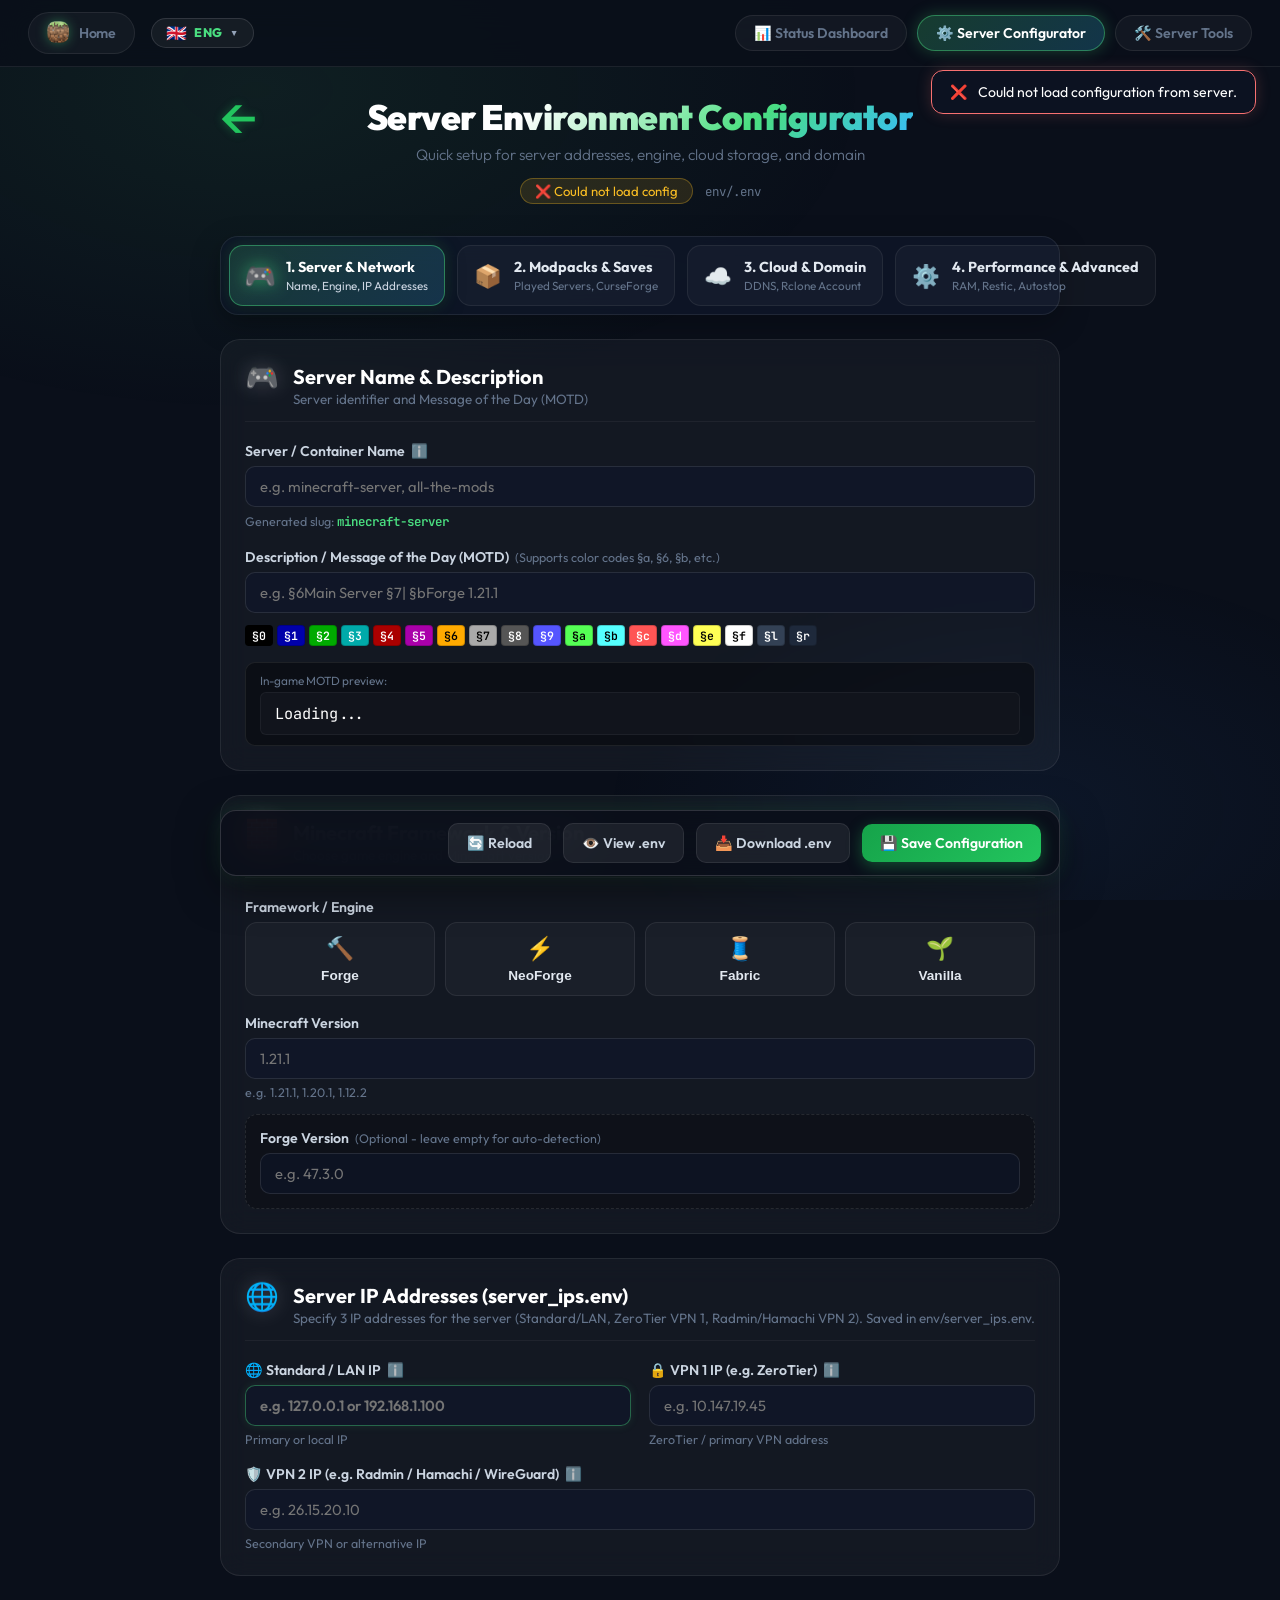
==== commit 5cc5b4f4: "home logo" ====
--- a/images/caddy/web/config.html
+++ b/images/caddy/web/config.html
@@ -30,10 +30,7 @@
     <nav class="top-nav">
         <div class="nav-left">
             <div class="nav-brand">
-                <span class="nav-icon"><img src="img/mc-2d-logo.png" alt="Logo" class="nav-icon-img" width="22"
-                        height="22"></span>
-                <a href="index.html" class="nav-btn nav-title">🏠 Home</a>
-
+                <a href="index.html" class="nav-btn nav-title"><img src="img/mc-2d-logo.png" alt="Logo" class="nav-icon-img" width="22" height="22" style="vertical-align: middle; margin-right: 4px; margin-bottom: 2px;"> Home</a>
             </div>
             <div class="lang-dropdown-wrapper" id="lang-dropdown-wrapper">
                 <button type="button" class="lang-dropdown-btn" id="lang-dropdown-btn"
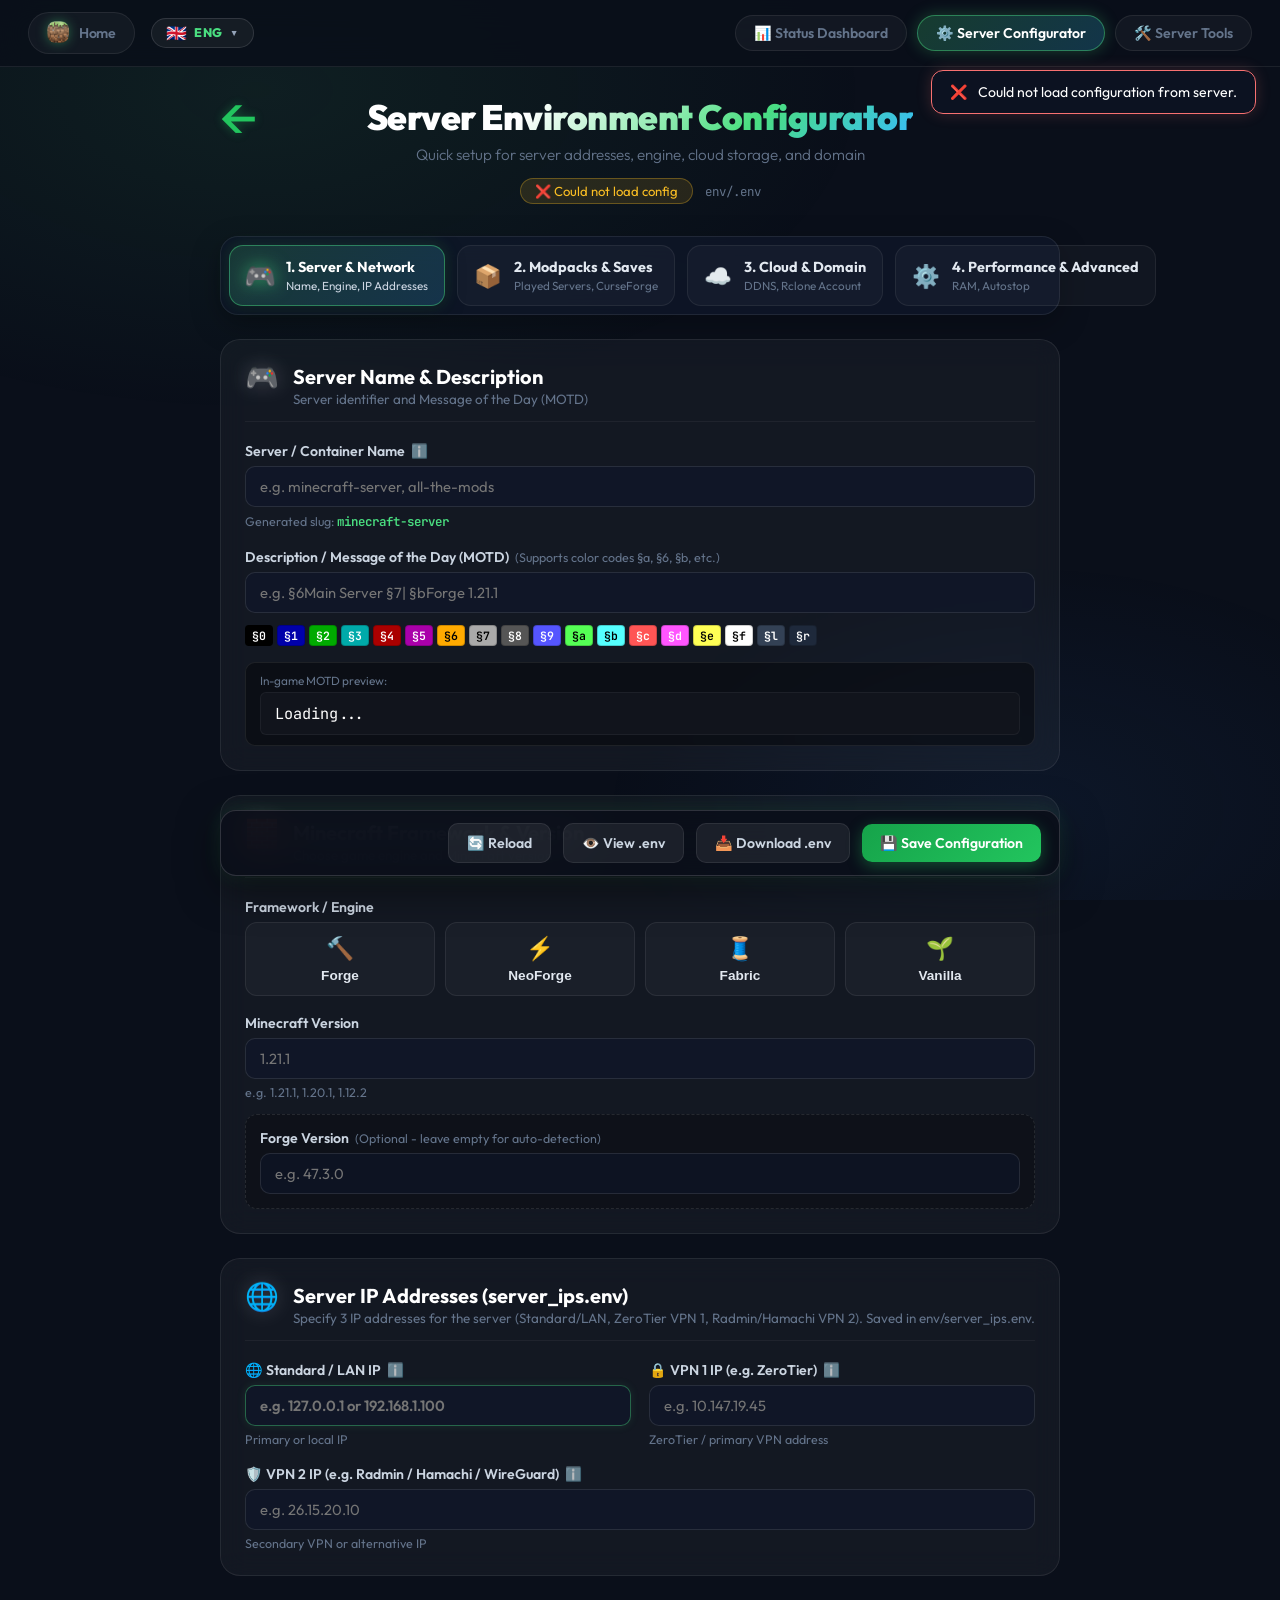
==== commit f496fdfd: "performance tab skip" ====
--- a/images/caddy/web/config.html
+++ b/images/caddy/web/config.html
@@ -30,7 +30,9 @@
     <nav class="top-nav">
         <div class="nav-left">
             <div class="nav-brand">
-                <a href="index.html" class="nav-btn nav-title"><img src="img/mc-2d-logo.png" alt="Logo" class="nav-icon-img" width="22" height="22" style="vertical-align: middle; margin-right: 4px; margin-bottom: 2px;"> Home</a>
+                <a href="index.html" class="nav-btn nav-title"><img src="img/mc-2d-logo.png" alt="Logo"
+                        class="nav-icon-img" width="22" height="22"
+                        style="vertical-align: middle; margin-right: 4px; margin-bottom: 2px;"> Home</a>
             </div>
             <div class="lang-dropdown-wrapper" id="lang-dropdown-wrapper">
                 <button type="button" class="lang-dropdown-btn" id="lang-dropdown-btn"
@@ -108,7 +110,7 @@
                 <span class="tab-btn-icon">⚙️</span>
                 <div class="tab-btn-text">
                     <span class="tab-btn-title" data-i18n="tab_advanced_title">4. Performance & Advanced</span>
-                    <span class="tab-btn-sub" data-i18n="tab_advanced_sub">RAM, Restic, Autostop</span>
+                    <span class="tab-btn-sub" data-i18n="tab_advanced_sub">RAM, Autostop</span>
                 </div>
             </button>
         </nav>
@@ -666,7 +668,7 @@
 
             <!-- ══════════════ TAB 4: PRESTAZIONI & AVANZATE ══════════════ -->
             <div class="tab-pane" id="tab-advanced" style="display: none;">
-                <!-- 1. Prestazioni & Memoria RAM -->
+                <!-- 1. Prestazioni -->
                 <section class="form-card">
                     <div class="card-header">
                         <div class="card-icon">⚡</div>
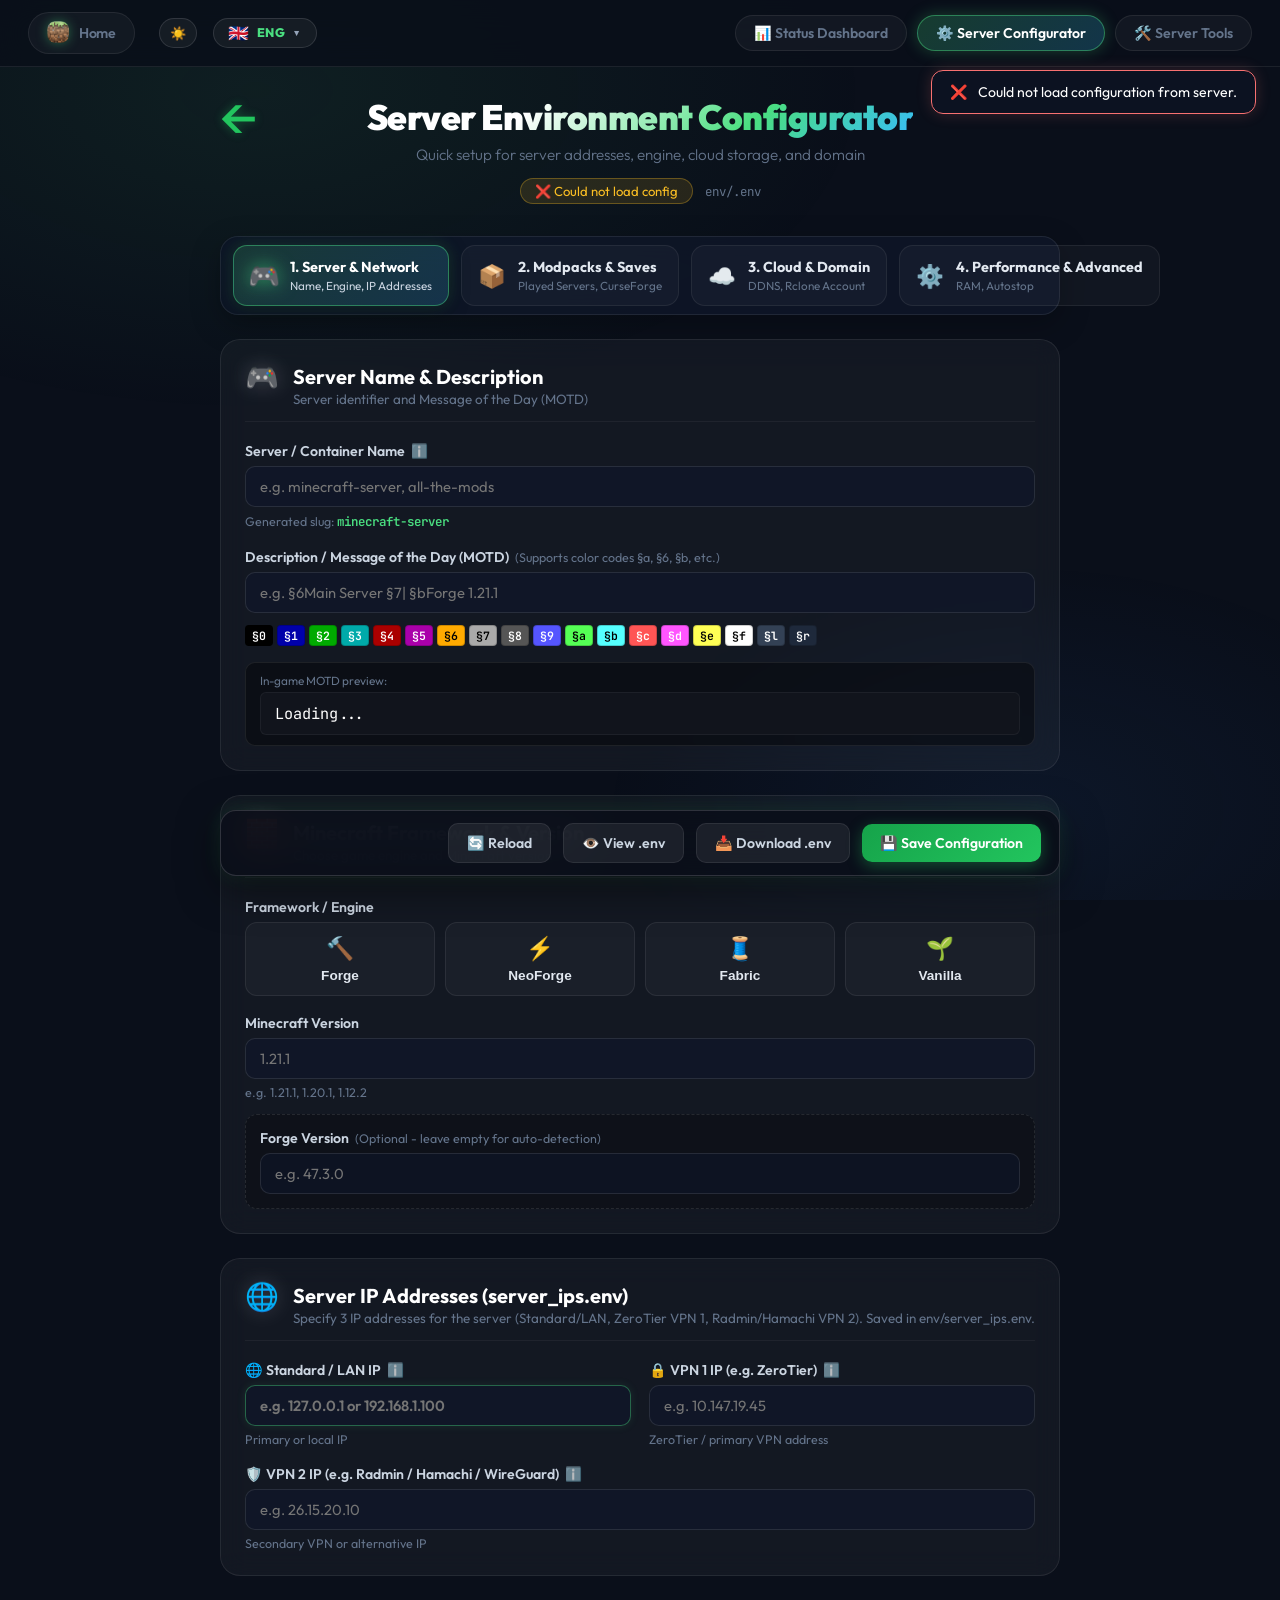
==== commit 55f7a816: "dark and light mode" ====
--- a/images/caddy/web/config.html
+++ b/images/caddy/web/config.html
@@ -34,6 +34,9 @@
                         class="nav-icon-img" width="22" height="22"
                         style="vertical-align: middle; margin-right: 4px; margin-bottom: 2px;"> Home</a>
             </div>
+            <button type="button" class="lang-dropdown-btn" id="theme-toggle-btn" onclick="toggleTheme()" title="Toggle Theme" style="margin-left: 8px; padding: 6px 10px;">
+                <span id="theme-icon">☀️</span>
+            </button>
             <div class="lang-dropdown-wrapper" id="lang-dropdown-wrapper">
                 <button type="button" class="lang-dropdown-btn" id="lang-dropdown-btn"
                     onclick="toggleLangDropdown(event)" aria-expanded="false" aria-haspopup="true"
@@ -987,6 +990,7 @@
     <!-- Toast Notification Container -->
     <div class="toast-container" id="toast-container"></div>
 
+    <script src="js/theme.js?v=13"></script>
     <script src="js/favicon.js?v=12"></script>
     <script src="js/i18n.js?v=12"></script>
     <script src="js/config.js?v=12"></script>
--- a/images/caddy/web/css/style.css
+++ b/images/caddy/web/css/style.css
@@ -1,14 +1,40 @@
 :root {
+    --white: #ffffff;
+    --white-rgb: 255, 255, 255;
+    --black: #000000;
+    --black-rgb: 0, 0, 0;
+    --panel-rgb: 15, 23, 42;
+    --nav-bg-rgb: 10, 15, 26;
+
     --green: #4ade80;
     --green-dark: #16a34a;
     --red: #f87171;
     --yellow: #fbbf24;
     --bg: #0a0f1a;
-    --card-bg: rgba(255, 255, 255, 0.04);
-    --card-border: rgba(255, 255, 255, 0.08);
+    --card-bg: rgba(var(--white-rgb), 0.04);
+    --card-border: rgba(var(--white-rgb), 0.08);
     --text: #e2e8f0;
     --muted: #64748b;
     --font: 'Outfit', sans-serif;
+}
+
+[data-theme="light"] {
+    --white: #0f172a;
+    --white-rgb: 15, 23, 42;
+    --black: #ffffff;
+    --black-rgb: 255, 255, 255;
+    --panel-rgb: 255, 255, 255;
+    --nav-bg-rgb: 248, 250, 252;
+
+    --green: #16a34a;
+    --green-dark: #15803d;
+    --red: #ef4444;
+    --yellow: #d97706;
+    --bg: #f1f5f9;
+    --card-bg: rgba(var(--white-rgb), 0.03);
+    --card-border: rgba(var(--white-rgb), 0.1);
+    --text: #0f172a;
+    --muted: #475569;
 }
 
 * {
@@ -34,7 +60,7 @@
     position: sticky;
     top: 0;
     z-index: 100;
-    background: rgba(10, 15, 26, 0.88);
+    background: rgba(var(--nav-bg-rgb), 0.88);
     backdrop-filter: blur(16px);
     -webkit-backdrop-filter: blur(16px);
     border-bottom: 1px solid var(--card-border);
@@ -58,7 +84,7 @@
     gap: 10px;
     font-weight: 800;
     font-size: 1.15rem;
-    color: #ffffff;
+    color: var(--white);
     letter-spacing: -0.3px;
 }
 
@@ -91,8 +117,8 @@
     align-items: center;
     gap: 7px;
     padding: 6px 14px;
-    background: rgba(255, 255, 255, 0.05);
-    border: 1px solid rgba(255, 255, 255, 0.12);
+    background: rgba(var(--white-rgb), 0.05);
+    border: 1px solid rgba(var(--white-rgb), 0.12);
     border-radius: 999px;
     color: #e2e8f0;
     font-size: 0.82rem;
@@ -106,9 +132,9 @@
 
 .lang-dropdown-btn:hover,
 .lang-dropdown-wrapper.open .lang-dropdown-btn {
-    background: rgba(255, 255, 255, 0.1);
+    background: rgba(var(--white-rgb), 0.1);
     border-color: rgba(74, 222, 128, 0.45);
-    color: #ffffff;
+    color: var(--white);
     box-shadow: 0 0 12px rgba(74, 222, 128, 0.2);
     transform: translateY(-1px);
 }
@@ -139,12 +165,12 @@
     top: calc(100% + 8px);
     left: 0;
     min-width: 175px;
-    background: rgba(15, 23, 42, 0.95);
+    background: rgba(var(--panel-rgb), 0.95);
     backdrop-filter: blur(20px);
     -webkit-backdrop-filter: blur(20px);
-    border: 1px solid rgba(255, 255, 255, 0.15);
+    border: 1px solid rgba(var(--white-rgb), 0.15);
     border-radius: 14px;
-    box-shadow: 0 12px 35px rgba(0, 0, 0, 0.6), 0 0 15px rgba(74, 222, 128, 0.1);
+    box-shadow: 0 12px 35px rgba(var(--black-rgb), 0.6), 0 0 15px rgba(74, 222, 128, 0.1);
     padding: 6px;
     display: none;
     flex-direction: column;
@@ -186,8 +212,8 @@
 }
 
 .lang-option:hover {
-    background: rgba(255, 255, 255, 0.08);
-    color: #ffffff;
+    background: rgba(var(--white-rgb), 0.08);
+    color: var(--white);
 }
 
 .lang-option.active {
@@ -210,7 +236,7 @@
     font-size: 0.72rem;
     color: #94a3b8;
     font-weight: 700;
-    background: rgba(255, 255, 255, 0.06);
+    background: rgba(var(--white-rgb), 0.06);
     padding: 2px 6px;
     border-radius: 4px;
 }
@@ -245,7 +271,7 @@
     padding: 8px 18px;
     border-radius: 999px;
     color: var(--muted);
-    background: rgba(255, 255, 255, 0.04);
+    background: rgba(var(--white-rgb), 0.04);
     border: 1px solid var(--card-border);
     transition: all 0.25s cubic-bezier(0.4, 0, 0.2, 1);
     display: inline-flex;
@@ -255,14 +281,14 @@
 }
 
 .nav-btn:hover {
-    color: #ffffff;
-    background: rgba(255, 255, 255, 0.09);
-    border-color: rgba(255, 255, 255, 0.2);
+    color: var(--white);
+    background: rgba(var(--white-rgb), 0.09);
+    border-color: rgba(var(--white-rgb), 0.2);
     transform: translateY(-1px);
 }
 
 .nav-btn.active {
-    color: #ffffff;
+    color: var(--white);
     background: linear-gradient(135deg, rgba(74, 222, 128, 0.22), rgba(56, 189, 248, 0.22));
     border-color: rgba(74, 222, 128, 0.45);
     box-shadow: 0 0 16px rgba(74, 222, 128, 0.25);
@@ -337,7 +363,7 @@
     max-width: 56px;
     max-height: 56px;
     object-fit: contain;
-    filter: drop-shadow(0 6px 16px rgba(0, 0, 0, 0.45));
+    filter: drop-shadow(0 6px 16px rgba(var(--black-rgb), 0.45));
 }
 
 @keyframes float {
@@ -356,7 +382,7 @@
     font-size: 1.9rem;
     font-weight: 900;
     letter-spacing: -0.5px;
-    background: linear-gradient(135deg, #fff 30%, #4ade80);
+    background: linear-gradient(135deg, var(--white) 30%, #4ade80);
     -webkit-background-clip: text;
     background-clip: text;
     -webkit-text-fill-color: transparent;
@@ -391,7 +417,7 @@
     display: flex;
     flex-direction: column;
     gap: 22px;
-    box-shadow: 0 0 0 1px rgba(255, 255, 255, .03), 0 24px 48px rgba(0, 0, 0, .4);
+    box-shadow: 0 0 0 1px rgba(var(--white-rgb), .03), 0 24px 48px rgba(var(--black-rgb), .4);
     transition: border-color .4s;
 }
 
@@ -408,7 +434,7 @@
     display: inline-flex;
     align-items: center;
     gap: 8px;
-    background: rgba(255, 255, 255, .06);
+    background: rgba(var(--white-rgb), .06);
     border-radius: 99px;
     padding: 6px 16px 6px 12px;
     font-size: .9rem;
@@ -462,7 +488,7 @@
 }
 
 .info-item {
-    background: rgba(255, 255, 255, .04);
+    background: rgba(var(--white-rgb), .04);
     border-radius: 12px;
     padding: 12px 14px;
 }
@@ -479,7 +505,7 @@
     font-size: .95rem;
     font-weight: 600;
     word-break: break-all;
-    color: #fff;
+    color: var(--white);
 }
 
 /* motd */
@@ -517,8 +543,8 @@
 }
 
 .ip-tab {
-    background: rgba(255, 255, 255, 0.05);
-    border: 1px solid rgba(255, 255, 255, 0.1);
+    background: rgba(var(--white-rgb), 0.05);
+    border: 1px solid rgba(var(--white-rgb), 0.1);
     color: var(--muted);
     font-family: var(--font);
     font-size: 0.8rem;
@@ -530,7 +556,7 @@
 }
 
 .ip-tab:hover {
-    background: rgba(255, 255, 255, 0.12);
+    background: rgba(var(--white-rgb), 0.12);
     color: var(--text);
 }
 
@@ -546,7 +572,7 @@
     font-weight: 700;
     color: var(--green);
     letter-spacing: .5px;
-    background: rgba(0, 0, 0, 0.25);
+    background: rgba(var(--black-rgb), 0.25);
     padding: 8px 18px;
     border-radius: 10px;
     border: 1px dashed rgba(74, 222, 128, 0.3);
@@ -576,7 +602,7 @@
     border-radius: 20px;
     padding: 20px 24px;
     backdrop-filter: blur(16px);
-    box-shadow: 0 0 0 1px rgba(255, 255, 255, .03), 0 24px 48px rgba(0, 0, 0, .4);
+    box-shadow: 0 0 0 1px rgba(var(--white-rgb), .03), 0 24px 48px rgba(var(--black-rgb), .4);
     transition: all 0.3s ease;
 }
 
@@ -603,7 +629,7 @@
 }
 
 .toggle-btn {
-    background: rgba(255, 255, 255, 0.06);
+    background: rgba(var(--white-rgb), 0.06);
     border: 1px solid var(--card-border);
     color: var(--muted);
     border-radius: 8px;
@@ -619,13 +645,13 @@
 
 .toggle-btn:hover {
     color: var(--text);
-    background: rgba(255, 255, 255, 0.12);
+    background: rgba(var(--white-rgb), 0.12);
 }
 
 .ip-manager-body {
     margin-top: 18px;
     padding-top: 16px;
-    border-top: 1px solid rgba(255, 255, 255, 0.08);
+    border-top: 1px solid rgba(var(--white-rgb), 0.08);
 }
 
 .section-desc {
@@ -636,7 +662,7 @@
 }
 
 .section-desc code {
-    background: rgba(255, 255, 255, 0.08);
+    background: rgba(var(--white-rgb), 0.08);
     padding: 2px 6px;
     border-radius: 4px;
     color: #a7f3d0;
@@ -662,8 +688,8 @@
 }
 
 .ip-field input {
-    background: rgba(15, 23, 42, 0.6);
-    border: 1px solid rgba(255, 255, 255, 0.12);
+    background: rgba(var(--panel-rgb), 0.6);
+    border: 1px solid rgba(var(--white-rgb), 0.12);
     border-radius: 10px;
     padding: 10px 14px;
     color: #f8fafc;
@@ -676,7 +702,7 @@
 .ip-field input:focus {
     border-color: #38bdf8;
     box-shadow: 0 0 12px rgba(56, 189, 248, 0.25);
-    background: rgba(15, 23, 42, 0.85);
+    background: rgba(var(--panel-rgb), 0.85);
 }
 
 .ip-actions {
@@ -726,7 +752,7 @@
 
 .refresh-btn:hover {
     color: var(--text);
-    border-color: rgba(255, 255, 255, .2);
+    border-color: rgba(var(--white-rgb), .2);
 }
 
 /* ── members card ─────────────────────────── */
@@ -736,7 +762,7 @@
     border-radius: 20px;
     padding: 22px 24px;
     backdrop-filter: blur(16px);
-    box-shadow: 0 0 0 1px rgba(255, 255, 255, .03), 0 24px 48px rgba(0, 0, 0, .4);
+    box-shadow: 0 0 0 1px rgba(var(--white-rgb), .03), 0 24px 48px rgba(var(--black-rgb), .4);
 }
 
 .members-title {
@@ -759,14 +785,14 @@
     display: flex;
     align-items: center;
     justify-content: space-between;
-    background: rgba(255, 255, 255, .04);
+    background: rgba(var(--white-rgb), .04);
     border-radius: 12px;
     padding: 10px 14px;
     transition: background .2s;
 }
 
 .member-item:hover {
-    background: rgba(255, 255, 255, .07);
+    background: rgba(var(--white-rgb), .07);
 }
 
 .member-name {
@@ -845,7 +871,7 @@
     position: absolute;
     inset: 0;
     z-index: -1;
-    background: linear-gradient(135deg, rgba(255,255,255,0.1), rgba(255,255,255,0));
+    background: linear-gradient(135deg, rgba(var(--white-rgb), 0.1), rgba(var(--white-rgb), 0));
     transition: opacity 0.3s ease;
     opacity: 0;
 }
@@ -966,8 +992,8 @@
 /* ── log viewer ───────────────────────────── */
 .log-viewer {
     margin-top: 16px;
-    background: rgba(0, 0, 0, 0.4);
-    border: 1px solid rgba(255, 255, 255, 0.1);
+    background: rgba(var(--black-rgb), 0.4);
+    border: 1px solid rgba(var(--white-rgb), 0.1);
     border-radius: 12px;
     overflow: hidden;
     animation: fadeIn 0.3s ease;
@@ -979,12 +1005,12 @@
 }
 
 .log-header {
-    background: rgba(255, 255, 255, 0.05);
+    background: rgba(var(--white-rgb), 0.05);
     padding: 8px 16px;
     display: flex;
     justify-content: space-between;
     align-items: center;
-    border-bottom: 1px solid rgba(255, 255, 255, 0.05);
+    border-bottom: 1px solid rgba(var(--white-rgb), 0.05);
     font-size: 0.85rem;
     font-weight: 600;
     color: var(--muted);
--- a/images/caddy/web/css/config.css
+++ b/images/caddy/web/css/config.css
@@ -3,7 +3,7 @@
     position: sticky;
     top: 0;
     z-index: 100;
-    background: rgba(10, 15, 26, 0.88);
+    background: rgba(var(--nav-bg-rgb), 0.88);
     backdrop-filter: blur(16px);
     -webkit-backdrop-filter: blur(16px);
     border-bottom: 1px solid var(--card-border);
@@ -27,7 +27,7 @@
     gap: 10px;
     font-weight: 800;
     font-size: 1.15rem;
-    color: #ffffff;
+    color: var(--white);
     letter-spacing: -0.3px;
 }
 
@@ -60,8 +60,8 @@
     align-items: center;
     gap: 7px;
     padding: 6px 14px;
-    background: rgba(255, 255, 255, 0.05);
-    border: 1px solid rgba(255, 255, 255, 0.12);
+    background: rgba(var(--white-rgb), 0.05);
+    border: 1px solid rgba(var(--white-rgb), 0.12);
     border-radius: 999px;
     color: #e2e8f0;
     font-size: 0.82rem;
@@ -75,9 +75,9 @@
 
 .lang-dropdown-btn:hover,
 .lang-dropdown-wrapper.open .lang-dropdown-btn {
-    background: rgba(255, 255, 255, 0.1);
+    background: rgba(var(--white-rgb), 0.1);
     border-color: rgba(74, 222, 128, 0.45);
-    color: #ffffff;
+    color: var(--white);
     box-shadow: 0 0 12px rgba(74, 222, 128, 0.2);
     transform: translateY(-1px);
 }
@@ -108,12 +108,12 @@
     top: calc(100% + 8px);
     left: 0;
     min-width: 175px;
-    background: rgba(15, 23, 42, 0.95);
+    background: rgba(var(--panel-rgb), 0.95);
     backdrop-filter: blur(20px);
     -webkit-backdrop-filter: blur(20px);
-    border: 1px solid rgba(255, 255, 255, 0.15);
+    border: 1px solid rgba(var(--white-rgb), 0.15);
     border-radius: 14px;
-    box-shadow: 0 12px 35px rgba(0, 0, 0, 0.6), 0 0 15px rgba(74, 222, 128, 0.1);
+    box-shadow: 0 12px 35px rgba(var(--black-rgb), 0.6), 0 0 15px rgba(74, 222, 128, 0.1);
     padding: 6px;
     display: none;
     flex-direction: column;
@@ -155,8 +155,8 @@
 }
 
 .lang-option:hover {
-    background: rgba(255, 255, 255, 0.08);
-    color: #ffffff;
+    background: rgba(var(--white-rgb), 0.08);
+    color: var(--white);
 }
 
 .lang-option.active {
@@ -179,7 +179,7 @@
     font-size: 0.72rem;
     color: #94a3b8;
     font-weight: 700;
-    background: rgba(255, 255, 255, 0.06);
+    background: rgba(var(--white-rgb), 0.06);
     padding: 2px 6px;
     border-radius: 4px;
 }
@@ -214,7 +214,7 @@
     padding: 8px 18px;
     border-radius: 999px;
     color: var(--muted);
-    background: rgba(255, 255, 255, 0.04);
+    background: rgba(var(--white-rgb), 0.04);
     border: 1px solid var(--card-border);
     transition: all 0.25s cubic-bezier(0.4, 0, 0.2, 1);
     display: inline-flex;
@@ -224,14 +224,14 @@
 }
 
 .nav-btn:hover {
-    color: #ffffff;
-    background: rgba(255, 255, 255, 0.09);
-    border-color: rgba(255, 255, 255, 0.2);
+    color: var(--white);
+    background: rgba(var(--white-rgb), 0.09);
+    border-color: rgba(var(--white-rgb), 0.2);
     transform: translateY(-1px);
 }
 
 .nav-btn.active {
-    color: #ffffff;
+    color: var(--white);
     background: linear-gradient(135deg, rgba(74, 222, 128, 0.22), rgba(56, 189, 248, 0.22));
     border-color: rgba(74, 222, 128, 0.45);
     box-shadow: 0 0 16px rgba(74, 222, 128, 0.25);
@@ -277,7 +277,7 @@
     font-size: 2.2rem;
     font-weight: 900;
     letter-spacing: -0.5px;
-    background: linear-gradient(135deg, #ffffff 30%, #4ade80 70%, #38bdf8 100%);
+    background: linear-gradient(135deg, var(--white) 30%, #4ade80 70%, #38bdf8 100%);
     -webkit-background-clip: text;
     background-clip: text;
     -webkit-text-fill-color: transparent;
@@ -290,7 +290,7 @@
 }
 
 .code-badge {
-    background: rgba(255, 255, 255, 0.08);
+    background: rgba(var(--white-rgb), 0.08);
     padding: 2px 7px;
     border-radius: 6px;
     font-family: 'JetBrains Mono', monospace;
@@ -314,7 +314,7 @@
     font-size: 0.82rem;
     padding: 4px 14px;
     border-radius: 999px;
-    background: rgba(255, 255, 255, 0.05);
+    background: rgba(var(--white-rgb), 0.05);
     border: 1px solid var(--card-border);
     color: var(--text);
 }
@@ -342,12 +342,12 @@
     display: grid;
     grid-template-columns: repeat(4, 1fr);
     gap: 12px;
-    background: rgba(15, 23, 42, 0.75);
-    padding: 8px;
+    background: rgba(var(--panel-rgb), 0.75);
+    padding: 8px 12px;
     border-radius: 18px;
     border: 1px solid var(--card-border);
     backdrop-filter: blur(16px);
-    box-shadow: 0 10px 30px rgba(0, 0, 0, 0.25);
+    box-shadow: 0 10px 30px rgba(var(--black-rgb), 0.25);
     width: 100%;
     box-sizing: border-box;
 }
@@ -359,8 +359,8 @@
     align-items: center;
     gap: 12px;
     padding: 12px 16px;
-    background: rgba(255, 255, 255, 0.03);
-    border: 1px solid rgba(255, 255, 255, 0.07);
+    background: rgba(var(--white-rgb), 0.03);
+    border: 1px solid rgba(var(--white-rgb), 0.07);
     border-radius: 14px;
     color: var(--muted);
     cursor: pointer;
@@ -373,18 +373,18 @@
 }
 
 .tab-btn:hover {
-    background: rgba(255, 255, 255, 0.08);
+    background: rgba(var(--white-rgb), 0.08);
     color: #f1f5f9;
     transform: translateY(-2px);
-    border-color: rgba(255, 255, 255, 0.16);
-    box-shadow: 0 4px 12px rgba(0, 0, 0, 0.2);
+    border-color: rgba(var(--white-rgb), 0.16);
+    box-shadow: 0 4px 12px rgba(var(--black-rgb), 0.2);
 }
 
 .tab-btn.active {
     background: linear-gradient(135deg, rgba(74, 222, 128, 0.18), rgba(56, 189, 248, 0.18));
     border-color: rgba(74, 222, 128, 0.45);
-    color: #ffffff;
-    box-shadow: 0 4px 20px rgba(0, 0, 0, 0.35), 0 0 15px rgba(74, 222, 128, 0.2);
+    color: var(--white);
+    box-shadow: 0 4px 20px rgba(var(--black-rgb), 0.35), 0 0 15px rgba(74, 222, 128, 0.2);
 }
 
 .tab-btn.active .tab-btn-icon {
@@ -393,7 +393,7 @@
 }
 
 .tab-btn.active .tab-btn-title {
-    color: #ffffff;
+    color: var(--white);
 }
 
 .tab-btn.active .tab-btn-sub {
@@ -492,8 +492,8 @@
 }
 
 .form-card:hover {
-    border-color: rgba(255, 255, 255, 0.14);
-    box-shadow: 0 8px 32px rgba(0, 0, 0, 0.2);
+    border-color: rgba(var(--white-rgb), 0.14);
+    box-shadow: 0 8px 32px rgba(var(--black-rgb), 0.2);
 }
 
 .card-header {
@@ -501,20 +501,20 @@
     align-items: flex-start;
     gap: 14px;
     margin-bottom: 20px;
-    border-bottom: 1px solid rgba(255, 255, 255, 0.05);
+    border-bottom: 1px solid rgba(var(--white-rgb), 0.05);
     padding-bottom: 14px;
 }
 
 .card-icon {
     font-size: 1.7rem;
     line-height: 1;
-    filter: drop-shadow(0 0 10px rgba(255, 255, 255, 0.2));
+    filter: drop-shadow(0 0 10px rgba(var(--white-rgb), 0.2));
 }
 
 .card-header h2 {
     font-size: 1.25rem;
     font-weight: 700;
-    color: #fff;
+    color: var(--white);
 }
 
 .card-desc {
@@ -575,8 +575,8 @@
 .form-input,
 .form-select {
     width: 100%;
-    background: rgba(15, 23, 42, 0.6);
-    border: 1px solid rgba(255, 255, 255, 0.1);
+    background: rgba(var(--panel-rgb), 0.6);
+    border: 1px solid rgba(var(--white-rgb), 0.1);
     border-radius: 10px;
     padding: 10px 14px;
     font-size: 0.92rem;
@@ -590,7 +590,7 @@
 .form-select:focus {
     border-color: #4ade80;
     box-shadow: 0 0 0 3px rgba(74, 222, 128, 0.15);
-    background: rgba(15, 23, 42, 0.85);
+    background: rgba(var(--panel-rgb), 0.85);
 }
 
 .form-hint {
@@ -616,7 +616,7 @@
 }
 
 .type-btn {
-    background: rgba(255, 255, 255, 0.03);
+    background: rgba(var(--white-rgb), 0.03);
     border: 1px solid var(--card-border);
     border-radius: 12px;
     padding: 12px 8px;
@@ -630,8 +630,8 @@
 }
 
 .type-btn:hover {
-    background: rgba(255, 255, 255, 0.08);
-    border-color: rgba(255, 255, 255, 0.2);
+    background: rgba(var(--white-rgb), 0.08);
+    border-color: rgba(var(--white-rgb), 0.2);
     transform: translateY(-2px);
 }
 
@@ -639,7 +639,7 @@
     background: linear-gradient(135deg, rgba(74, 222, 128, 0.15), rgba(56, 189, 248, 0.15));
     border-color: #4ade80;
     box-shadow: 0 0 16px rgba(74, 222, 128, 0.25);
-    color: #fff;
+    color: var(--white);
 }
 
 .type-btn .type-icon {
@@ -653,10 +653,10 @@
 
 .engine-specific-box {
     margin-top: 14px;
-    background: rgba(0, 0, 0, 0.25);
+    background: rgba(var(--black-rgb), 0.25);
     border-radius: 12px;
     padding: 14px;
-    border: 1px dashed rgba(255, 255, 255, 0.1);
+    border: 1px dashed rgba(var(--white-rgb), 0.1);
     animation: fadeIn 0.3s ease;
 }
 
@@ -680,7 +680,7 @@
 }
 
 .chip {
-    background: rgba(255, 255, 255, 0.05);
+    background: rgba(var(--white-rgb), 0.05);
     border: 1px solid var(--card-border);
     color: #cbd5e1;
     font-size: 0.76rem;
@@ -694,7 +694,7 @@
 .chip:hover {
     background: rgba(74, 222, 128, 0.15);
     border-color: #4ade80;
-    color: #fff;
+    color: var(--white);
 }
 
 /* ── Range Sliders ──────────────────────────────────────────────── */
@@ -709,7 +709,7 @@
     accent-color: #4ade80;
     height: 6px;
     border-radius: 3px;
-    background: rgba(255, 255, 255, 0.1);
+    background: rgba(var(--white-rgb), 0.1);
     outline: none;
     cursor: pointer;
 }
@@ -772,7 +772,7 @@
     left: 0;
     right: 0;
     bottom: 0;
-    background-color: rgba(255, 255, 255, 0.1);
+    background-color: rgba(var(--white-rgb), 0.1);
     transition: .3s;
     border-radius: 34px;
     border: 1px solid var(--card-border);
@@ -818,7 +818,7 @@
     padding: 2px 6px;
     border-radius: 4px;
     cursor: pointer;
-    border: 1px solid rgba(0, 0, 0, 0.2);
+    border: 1px solid rgba(var(--black-rgb), 0.2);
     user-select: none;
     transition: transform 0.1s;
 }
@@ -829,8 +829,8 @@
 
 .motd-preview-card {
     margin-top: 10px;
-    background: rgba(0, 0, 0, 0.4);
-    border: 1px solid rgba(255, 255, 255, 0.08);
+    background: rgba(var(--black-rgb), 0.4);
+    border: 1px solid rgba(var(--white-rgb), 0.08);
     border-radius: 10px;
     padding: 10px 14px;
 }
@@ -845,11 +845,11 @@
 .motd-render-box {
     font-family: 'JetBrains Mono', monospace;
     font-size: 0.95rem;
-    color: #ffffff;
+    color: var(--white);
     background: #11141c;
     padding: 10px 14px;
     border-radius: 6px;
-    border: 1px solid rgba(255, 255, 255, 0.05);
+    border: 1px solid rgba(var(--white-rgb), 0.05);
     min-height: 24px;
     word-break: break-word;
 }
@@ -862,8 +862,8 @@
 }
 
 .computed-preview-line {
-    background: rgba(0, 0, 0, 0.3);
-    border: 1px solid rgba(255, 255, 255, 0.06);
+    background: rgba(var(--black-rgb), 0.3);
+    border: 1px solid rgba(var(--white-rgb), 0.06);
     border-radius: 8px;
     padding: 10px 14px;
     display: flex;
@@ -885,8 +885,8 @@
 }
 
 .computed-preview-box {
-    background: rgba(0, 0, 0, 0.3);
-    border: 1px solid rgba(255, 255, 255, 0.06);
+    background: rgba(var(--black-rgb), 0.3);
+    border: 1px solid rgba(var(--white-rgb), 0.06);
     border-radius: 10px;
     padding: 12px 16px;
     display: flex;
@@ -916,7 +916,7 @@
 }
 
 .provider-card {
-    background: rgba(255, 255, 255, 0.03);
+    background: rgba(var(--white-rgb), 0.03);
     border: 1px solid var(--card-border);
     border-radius: 12px;
     padding: 10px 8px;
@@ -926,8 +926,8 @@
 }
 
 .provider-card:hover {
-    background: rgba(255, 255, 255, 0.08);
-    border-color: rgba(255, 255, 255, 0.2);
+    background: rgba(var(--white-rgb), 0.08);
+    border-color: rgba(var(--white-rgb), 0.2);
 }
 
 .provider-card.active {
@@ -939,7 +939,7 @@
 .provider-badge {
     font-weight: 700;
     font-size: 0.85rem;
-    color: #fff;
+    color: var(--white);
 }
 
 .provider-sub {
@@ -959,16 +959,16 @@
 }
 
 .dock-content {
-    background: rgba(10, 15, 26, 0.92);
+    background: rgba(var(--nav-bg-rgb), 0.92);
     backdrop-filter: blur(20px);
-    border: 1px solid rgba(255, 255, 255, 0.15);
+    border: 1px solid rgba(var(--white-rgb), 0.15);
     border-radius: 16px;
     padding: 12px 18px;
     display: flex;
     align-items: center;
     justify-content: flex-end;
     gap: 12px;
-    box-shadow: 0 12px 40px rgba(0, 0, 0, 0.5), 0 0 20px rgba(74, 222, 128, 0.15);
+    box-shadow: 0 12px 40px rgba(var(--black-rgb), 0.5), 0 0 20px rgba(74, 222, 128, 0.15);
 }
 
 .btn {
@@ -986,19 +986,19 @@
 }
 
 .btn-secondary {
-    background: rgba(255, 255, 255, 0.07);
+    background: rgba(var(--white-rgb), 0.07);
     border: 1px solid var(--card-border);
     color: #cbd5e1;
 }
 
 .btn-secondary:hover {
-    background: rgba(255, 255, 255, 0.14);
-    color: #fff;
+    background: rgba(var(--white-rgb), 0.14);
+    color: var(--white);
 }
 
 .btn-primary {
     background: linear-gradient(135deg, #16a34a, #22c55e);
-    color: #fff;
+    color: var(--white);
     box-shadow: 0 4px 15px rgba(34, 197, 94, 0.35);
 }
 
@@ -1013,7 +1013,7 @@
     position: fixed;
     inset: 0;
     z-index: 1000;
-    background: rgba(0, 0, 0, 0.75);
+    background: rgba(var(--black-rgb), 0.75);
     backdrop-filter: blur(8px);
     display: flex;
     align-items: center;
@@ -1024,13 +1024,13 @@
 
 .modal-card {
     background: #0d1322;
-    border: 1px solid rgba(255, 255, 255, 0.15);
+    border: 1px solid rgba(var(--white-rgb), 0.15);
     border-radius: 20px;
     width: min(560px, 94vw);
     max-height: 85vh;
     display: flex;
     flex-direction: column;
-    box-shadow: 0 20px 50px rgba(0, 0, 0, 0.7);
+    box-shadow: 0 20px 50px rgba(var(--black-rgb), 0.7);
     overflow: hidden;
 }
 
@@ -1049,7 +1049,7 @@
 .modal-header h3 {
     font-size: 1.15rem;
     font-weight: 700;
-    color: #fff;
+    color: var(--white);
 }
 
 .modal-close {
@@ -1062,7 +1062,7 @@
 }
 
 .modal-close:hover {
-    color: #fff;
+    color: var(--white);
 }
 
 .modal-body {
@@ -1088,8 +1088,8 @@
     display: flex;
     justify-content: space-between;
     align-items: center;
-    background: rgba(255, 255, 255, 0.03);
-    border: 1px solid rgba(255, 255, 255, 0.06);
+    background: rgba(var(--white-rgb), 0.03);
+    border: 1px solid rgba(var(--white-rgb), 0.06);
     border-radius: 8px;
     padding: 8px 12px;
     font-size: 0.84rem;
@@ -1107,7 +1107,7 @@
 
 .code-block {
     background: #080c14;
-    border: 1px solid rgba(255, 255, 255, 0.1);
+    border: 1px solid rgba(var(--white-rgb), 0.1);
     border-radius: 10px;
     padding: 16px;
     font-family: 'JetBrains Mono', monospace;
@@ -1125,7 +1125,7 @@
     gap: 12px;
     padding: 16px 24px;
     border-top: 1px solid var(--card-border);
-    background: rgba(0, 0, 0, 0.2);
+    background: rgba(var(--black-rgb), 0.2);
 }
 
 /* ── Toast Notifications ────────────────────────────────────────── */
@@ -1146,12 +1146,12 @@
     border: 1px solid var(--card-border);
     border-radius: 12px;
     padding: 12px 18px;
-    color: #fff;
+    color: var(--white);
     font-size: 0.88rem;
     display: flex;
     align-items: center;
     gap: 10px;
-    box-shadow: 0 8px 24px rgba(0, 0, 0, 0.4);
+    box-shadow: 0 8px 24px rgba(var(--black-rgb), 0.4);
     pointer-events: auto;
     animation: slideIn 0.3s ease;
 }
@@ -1185,8 +1185,8 @@
 }
 
 .remotes-manager-box {
-    background: rgba(0, 0, 0, 0.35);
-    border: 1px solid rgba(255, 255, 255, 0.08);
+    background: rgba(var(--black-rgb), 0.35);
+    border: 1px solid rgba(var(--white-rgb), 0.08);
     border-radius: 12px;
     padding: 14px;
     margin-bottom: 12px;
@@ -1211,7 +1211,7 @@
     display: flex;
     align-items: center;
     justify-content: space-between;
-    background: rgba(255, 255, 255, 0.03);
+    background: rgba(var(--white-rgb), 0.03);
     border: 1px solid var(--card-border);
     border-radius: 8px;
     padding: 8px 12px;
@@ -1219,8 +1219,8 @@
 }
 
 .remote-item:hover {
-    background: rgba(255, 255, 255, 0.06);
-    border-color: rgba(255, 255, 255, 0.15);
+    background: rgba(var(--white-rgb), 0.06);
+    border-color: rgba(var(--white-rgb), 0.15);
 }
 
 .remote-item-left {
@@ -1231,7 +1231,7 @@
 
 .remote-name {
     font-weight: 600;
-    color: #fff;
+    color: var(--white);
     font-size: 0.9rem;
 }
 
@@ -1259,7 +1259,7 @@
 .code-editor {
     width: 100%;
     background: #080c14;
-    border: 1px solid rgba(255, 255, 255, 0.15);
+    border: 1px solid rgba(var(--white-rgb), 0.15);
     border-radius: 10px;
     padding: 14px;
     font-family: 'JetBrains Mono', monospace;
@@ -1297,7 +1297,7 @@
     display: flex;
     justify-content: space-between;
     align-items: center;
-    background: rgba(255, 255, 255, 0.03);
+    background: rgba(var(--white-rgb), 0.03);
     border: 1px solid var(--card-border);
     border-radius: 12px;
     padding: 14px 18px;
@@ -1309,8 +1309,8 @@
 }
 
 .accordion-toggle:hover {
-    background: rgba(255, 255, 255, 0.06);
-    border-color: rgba(255, 255, 255, 0.18);
+    background: rgba(var(--white-rgb), 0.06);
+    border-color: rgba(var(--white-rgb), 0.18);
 }
 
 #accordion-arrow {
@@ -1377,8 +1377,8 @@
 /* ── CurseForge Modpack Downloader & Manager ────────────────────── */
 .cf-modpack-section {
     border: 1px solid rgba(245, 158, 11, 0.35);
-    background: linear-gradient(135deg, rgba(30, 27, 75, 0.4) 0%, rgba(15, 23, 42, 0.6) 100%);
-    box-shadow: 0 8px 32px rgba(0, 0, 0, 0.35), 0 0 20px rgba(245, 158, 11, 0.08);
+    background: linear-gradient(135deg, rgba(30, 27, 75, 0.4) 0%, rgba(var(--panel-rgb), 0.6) 100%);
+    box-shadow: 0 8px 32px rgba(var(--black-rgb), 0.35), 0 0 20px rgba(245, 158, 11, 0.08);
 }
 
 .cf-search-box {
@@ -1389,8 +1389,8 @@
     display: flex;
     align-items: center;
     gap: 10px;
-    background: rgba(15, 23, 42, 0.7);
-    border: 1px solid rgba(255, 255, 255, 0.15);
+    background: rgba(var(--panel-rgb), 0.7);
+    border: 1px solid rgba(var(--white-rgb), 0.15);
     border-radius: 12px;
     padding: 6px 10px;
     transition: all 0.2s ease;
@@ -1425,8 +1425,8 @@
 
 /* ── Modpack Preview Card ───────────────────────────────────────── */
 .cf-preview-container {
-    background: rgba(255, 255, 255, 0.03);
-    border: 1px solid rgba(255, 255, 255, 0.12);
+    background: rgba(var(--white-rgb), 0.03);
+    border: 1px solid rgba(var(--white-rgb), 0.12);
     border-radius: 14px;
     padding: 18px;
     margin-bottom: 22px;
@@ -1456,9 +1456,9 @@
     height: 84px;
     border-radius: 12px;
     object-fit: cover;
-    border: 1px solid rgba(255, 255, 255, 0.2);
+    border: 1px solid rgba(var(--white-rgb), 0.2);
     background: #0f172a;
-    box-shadow: 0 4px 12px rgba(0, 0, 0, 0.4);
+    box-shadow: 0 4px 12px rgba(var(--black-rgb), 0.4);
     flex-shrink: 0;
 }
 
@@ -1505,7 +1505,7 @@
     gap: 12px;
     flex-wrap: wrap;
     padding-top: 12px;
-    border-top: 1px solid rgba(255, 255, 255, 0.08);
+    border-top: 1px solid rgba(var(--white-rgb), 0.08);
 }
 
 .btn-install-modpack {
@@ -1568,7 +1568,7 @@
 
 /* ── Progress & Console Log ─────────────────────────────────────── */
 .cf-progress-container {
-    background: rgba(15, 23, 42, 0.85);
+    background: rgba(var(--panel-rgb), 0.85);
     border: 1px solid rgba(56, 189, 248, 0.3);
     border-radius: 14px;
     padding: 16px;
@@ -1594,7 +1594,7 @@
 .progress-bar-track {
     width: 100%;
     height: 10px;
-    background: rgba(255, 255, 255, 0.1);
+    background: rgba(var(--white-rgb), 0.1);
     border-radius: 9999px;
     overflow: hidden;
     margin-bottom: 14px;
@@ -1610,7 +1610,7 @@
 
 .cf-console-wrapper {
     background: #090d16;
-    border: 1px solid rgba(255, 255, 255, 0.1);
+    border: 1px solid rgba(var(--white-rgb), 0.1);
     border-radius: 10px;
     overflow: hidden;
 }
@@ -1620,8 +1620,8 @@
     justify-content: space-between;
     align-items: center;
     padding: 8px 12px;
-    background: rgba(255, 255, 255, 0.04);
-    border-bottom: 1px solid rgba(255, 255, 255, 0.08);
+    background: rgba(var(--white-rgb), 0.04);
+    border-bottom: 1px solid rgba(var(--white-rgb), 0.08);
     font-size: 0.78rem;
     color: #94a3b8;
     font-weight: 600;
@@ -1639,7 +1639,7 @@
 
 .btn-console-clear:hover {
     color: #e2e8f0;
-    background: rgba(255, 255, 255, 0.1);
+    background: rgba(var(--white-rgb), 0.1);
 }
 
 .cf-console-log {
@@ -1660,7 +1660,7 @@
 .cf-installed-container {
     margin-top: 20px;
     padding-top: 16px;
-    border-top: 1px solid rgba(255, 255, 255, 0.1);
+    border-top: 1px solid rgba(var(--white-rgb), 0.1);
 }
 
 .cf-installed-header {
@@ -1687,16 +1687,16 @@
     display: flex;
     align-items: center;
     gap: 14px;
-    background: rgba(255, 255, 255, 0.03);
-    border: 1px solid rgba(255, 255, 255, 0.08);
+    background: rgba(var(--white-rgb), 0.03);
+    border: 1px solid rgba(var(--white-rgb), 0.08);
     border-radius: 12px;
     padding: 12px 14px;
     transition: all 0.2s ease;
 }
 
 .cf-installed-item:hover {
-    background: rgba(255, 255, 255, 0.06);
-    border-color: rgba(255, 255, 255, 0.15);
+    background: rgba(var(--white-rgb), 0.06);
+    border-color: rgba(var(--white-rgb), 0.15);
 }
 
 .cf-item-icon {
@@ -1748,12 +1748,12 @@
 .btn-danger:hover {
     background: rgba(239, 68, 68, 0.3);
     border-color: #ef4444;
-    color: #fff;
+    color: var(--white);
 }
 
 .btn-accent {
     background: linear-gradient(135deg, #8b5cf6, #6366f1);
-    color: #fff;
+    color: var(--white);
     border: none;
     padding: 6px 12px;
     border-radius: 8px;
@@ -1778,9 +1778,9 @@
     text-align: center;
     color: #64748b;
     font-size: 0.88rem;
-    background: rgba(255, 255, 255, 0.02);
+    background: rgba(var(--white-rgb), 0.02);
     border-radius: 10px;
-    border: 1px dashed rgba(255, 255, 255, 0.1);
+    border: 1px dashed rgba(var(--white-rgb), 0.1);
 }
 
 .cf-empty-notice.error {
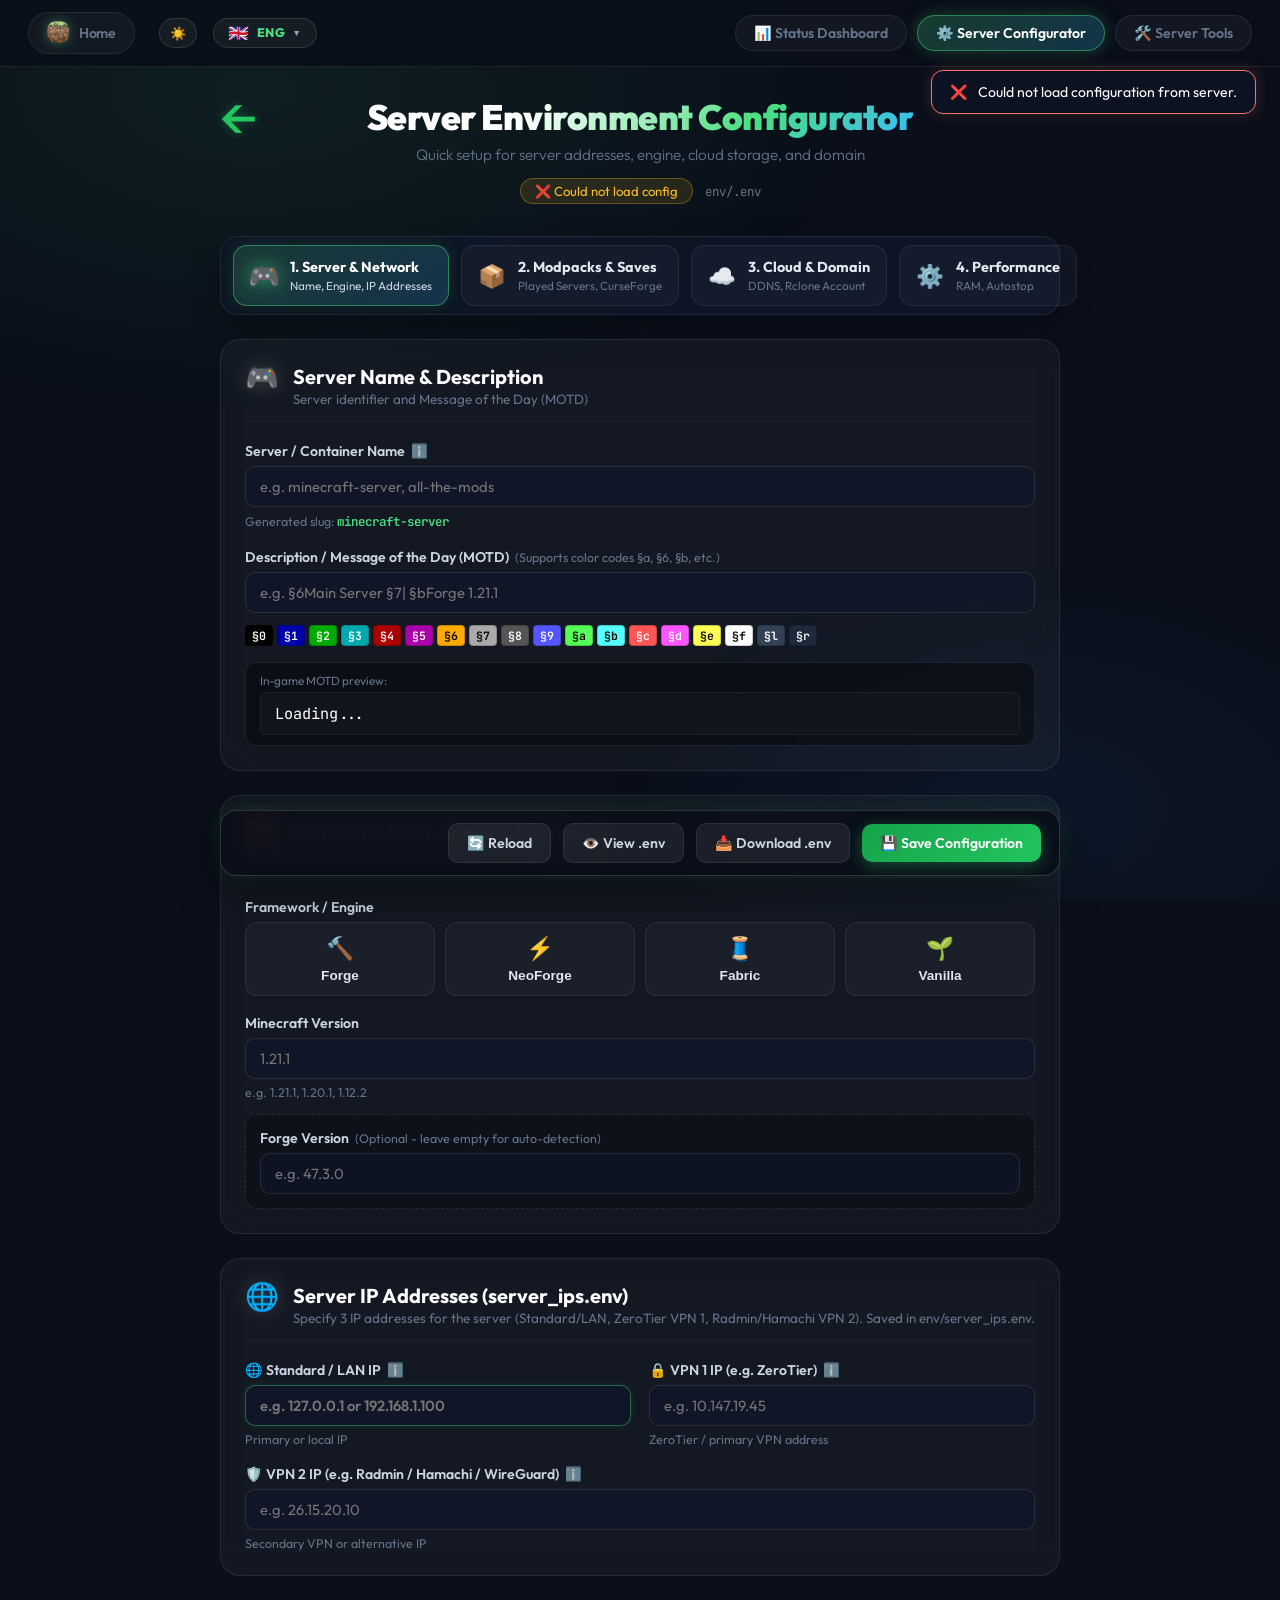
==== commit 1c67361e: "Add custom world load" ====
--- a/images/caddy/web/config.html
+++ b/images/caddy/web/config.html
@@ -464,10 +464,10 @@
                     <!-- Custom Modpack Uploader -->
                     <div class="cf-upload-container"
                         style="margin-top: 20px; padding: 15px; border-top: 1px solid rgba(255,255,255,0.1);">
-                        <h3 style="margin-bottom: 10px; font-size: 1.1rem;">⬆️ Upload Custom Modpack (.zip)</h3>
+                        <h3 style="margin-bottom: 10px; font-size: 1.1rem;">⬆️ Upload Custom Modpack (Archive)</h3>
                         <p style="font-size: 0.9rem; color: var(--muted); margin-bottom: 15px;">
                             Upload a standard custom server pack.
-                            <br><small style="color: #60a5fa;">Lo .zip deve contenere i file del server (es.
+                            <br><small style="color: #60a5fa;">L'archivio (zip, rar, 7z, tar.gz) deve contenere i file del server (es.
                                 <code>mods/</code>, <code>config/</code>, <code>world/</code>) direttamente alla radice
                                 dell'archivio, senza sottocartelle aggiuntive.</small>
                         </p>
@@ -480,8 +480,8 @@
                                     placeholder="my-custom-pack" autocomplete="off">
                             </div>
                             <div style="flex: 2; min-width: 250px;">
-                                <label for="input-custom-zip" class="form-label">Select .zip file</label>
-                                <input type="file" id="input-custom-zip" class="form-input" accept=".zip">
+                                <label for="input-custom-zip" class="form-label">Select archive file</label>
+                                <input type="file" id="input-custom-zip" class="form-input" accept=".zip,.rar,.7z,.tar,.gz,.tgz,.bz2,.xz">
                             </div>
                             <button type="button" class="btn btn-primary" id="btn-custom-upload"
                                 onclick="uploadCustomModpack()">
@@ -499,6 +499,39 @@
                             <div class="progress-bar-track">
                                 <div class="progress-bar-fill" id="upload-progress-bar"
                                     style="width: 0%; background-color: #3b82f6;"></div>
+                            </div>
+                        </div>
+                    </div>
+
+                    <!-- Custom World Uploader -->
+                    <div class="cf-upload-container" id="world-upload-section"
+                        style="margin-top: 20px; padding: 15px; border-top: 1px solid rgba(255,255,255,0.1); opacity: 0.5;">
+                        <h3 style="margin-bottom: 10px; font-size: 1.1rem;">🌍 Upload Custom World (Save)</h3>
+                        <p style="font-size: 0.9rem; color: var(--muted); margin-bottom: 15px;">
+                            Upload your world/save archive. <strong id="world-upload-status-text" style="color: #ef4444;">(Requires a modpack to be loaded first)</strong>
+                            <br><small style="color: #60a5fa;">L'archivio (zip, rar, etc.) deve contenere i file del mondo (es. <code>level.dat</code>) alla radice, oppure racchiusi in un'unica cartella principale.</small>
+                        </p>
+
+                        <div class="form-group" style="display: flex; gap: 10px; align-items: flex-end; flex-wrap: wrap;">
+                            <div style="flex: 2; min-width: 250px;">
+                                <label for="input-world-zip" class="form-label">World Archive (.zip, .rar...)</label>
+                                <input type="file" id="input-world-zip" class="form-input" accept=".zip,.rar,.7z,.tar,.tar.gz,.tgz" disabled>
+                            </div>
+                            <div>
+                                <button type="button" class="btn btn-primary" id="btn-world-upload" onclick="uploadCustomWorld()" disabled>
+                                    📤 Upload World
+                                </button>
+                            </div>
+                        </div>
+
+                        <!-- World Upload Progress -->
+                        <div class="cf-progress-container" id="world-progress-container" style="display: none; margin-top: 15px;">
+                            <div class="cf-progress-header">
+                                <span class="cf-progress-step" id="world-progress-step">Uploading world...</span>
+                                <span class="cf-progress-pct" id="world-progress-pct">0%</span>
+                            </div>
+                            <div class="progress-bar-track">
+                                <div class="progress-bar-fill" id="world-progress-bar" style="width: 0%; background-color: #10b981;"></div>
                             </div>
                         </div>
                     </div>
